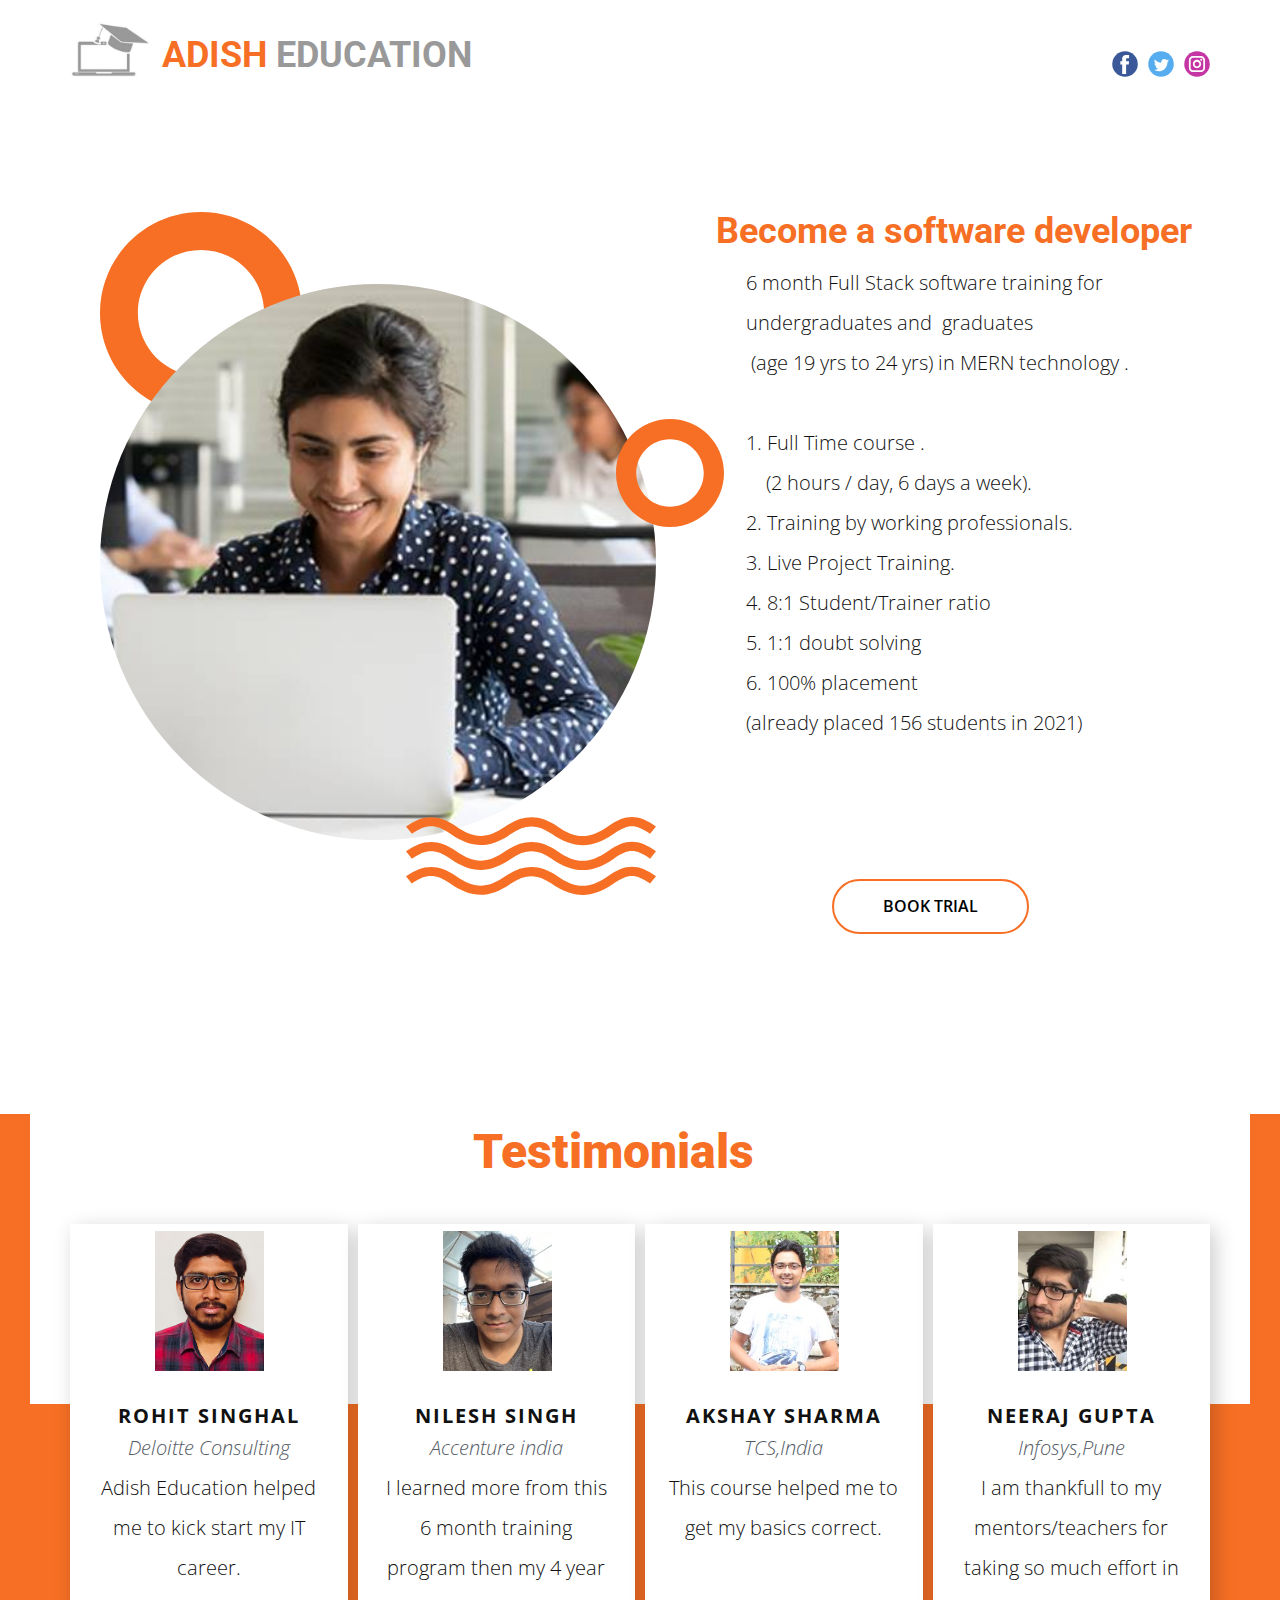
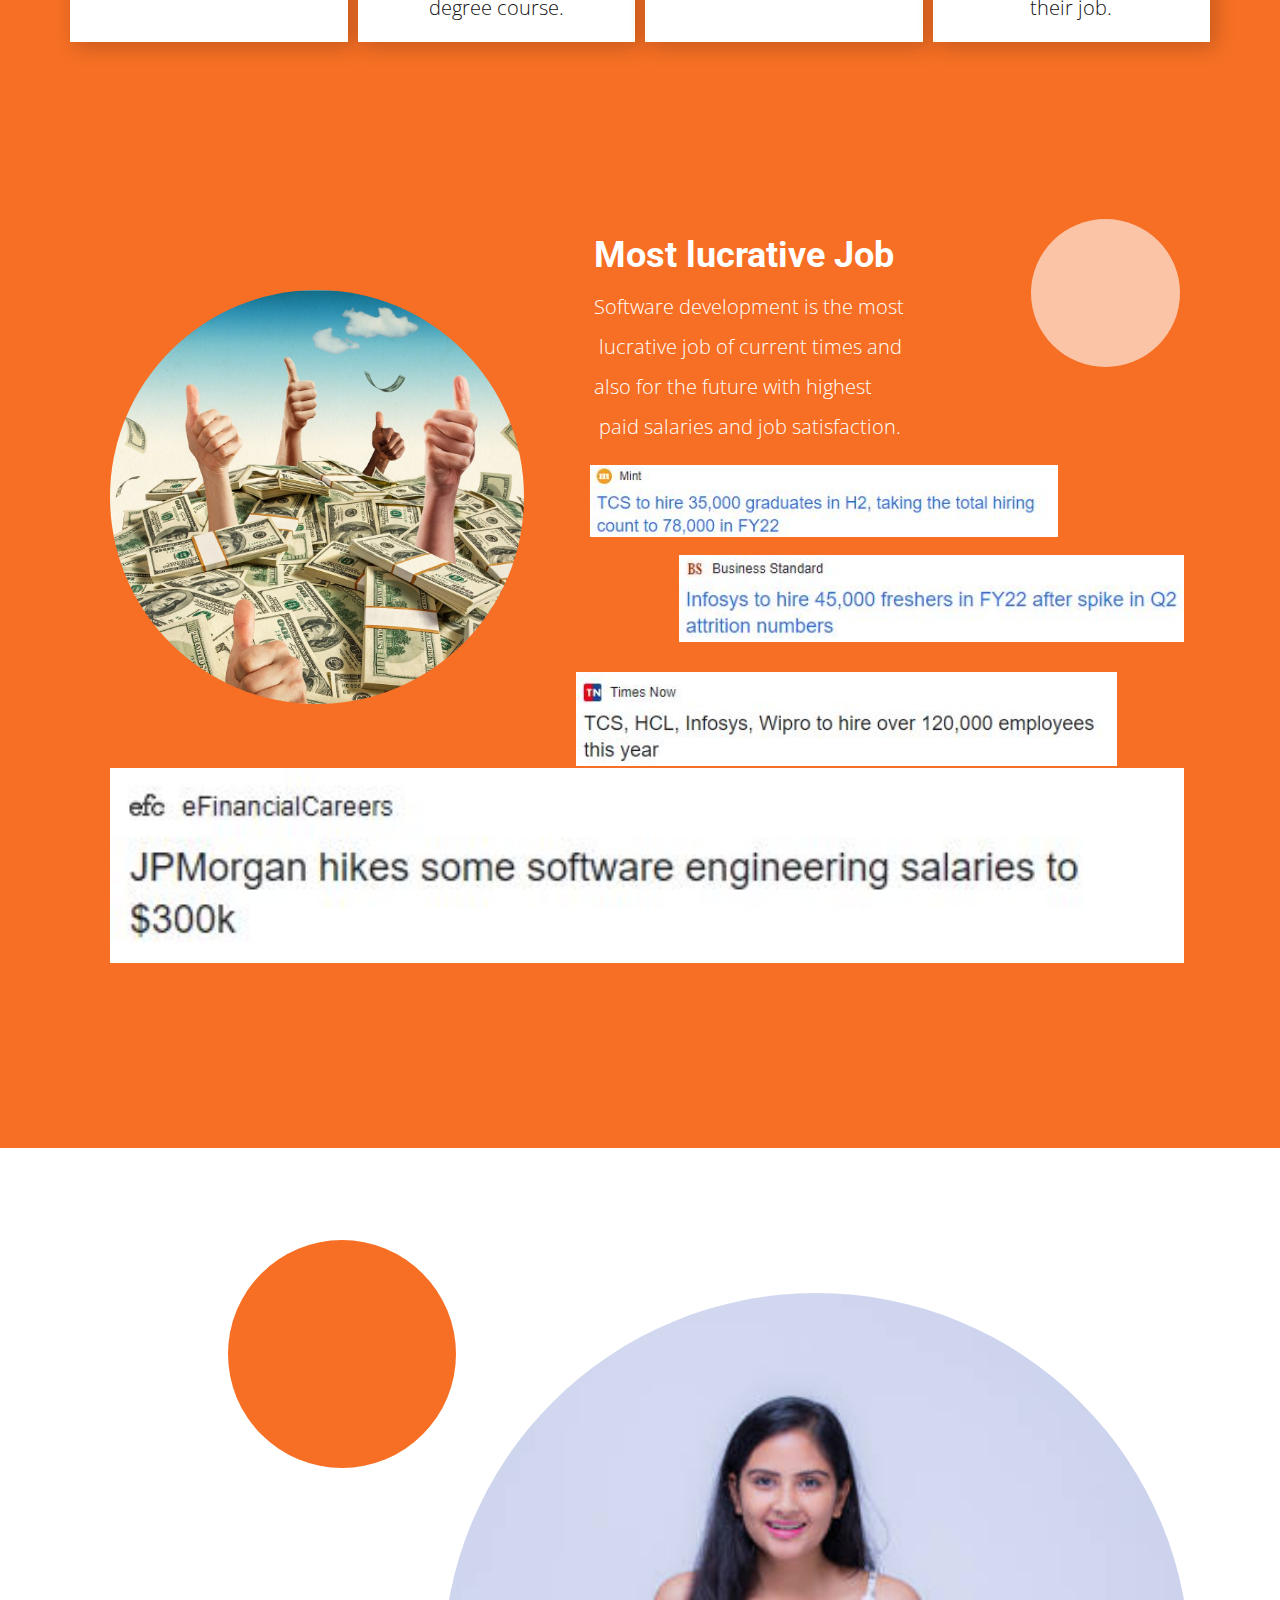
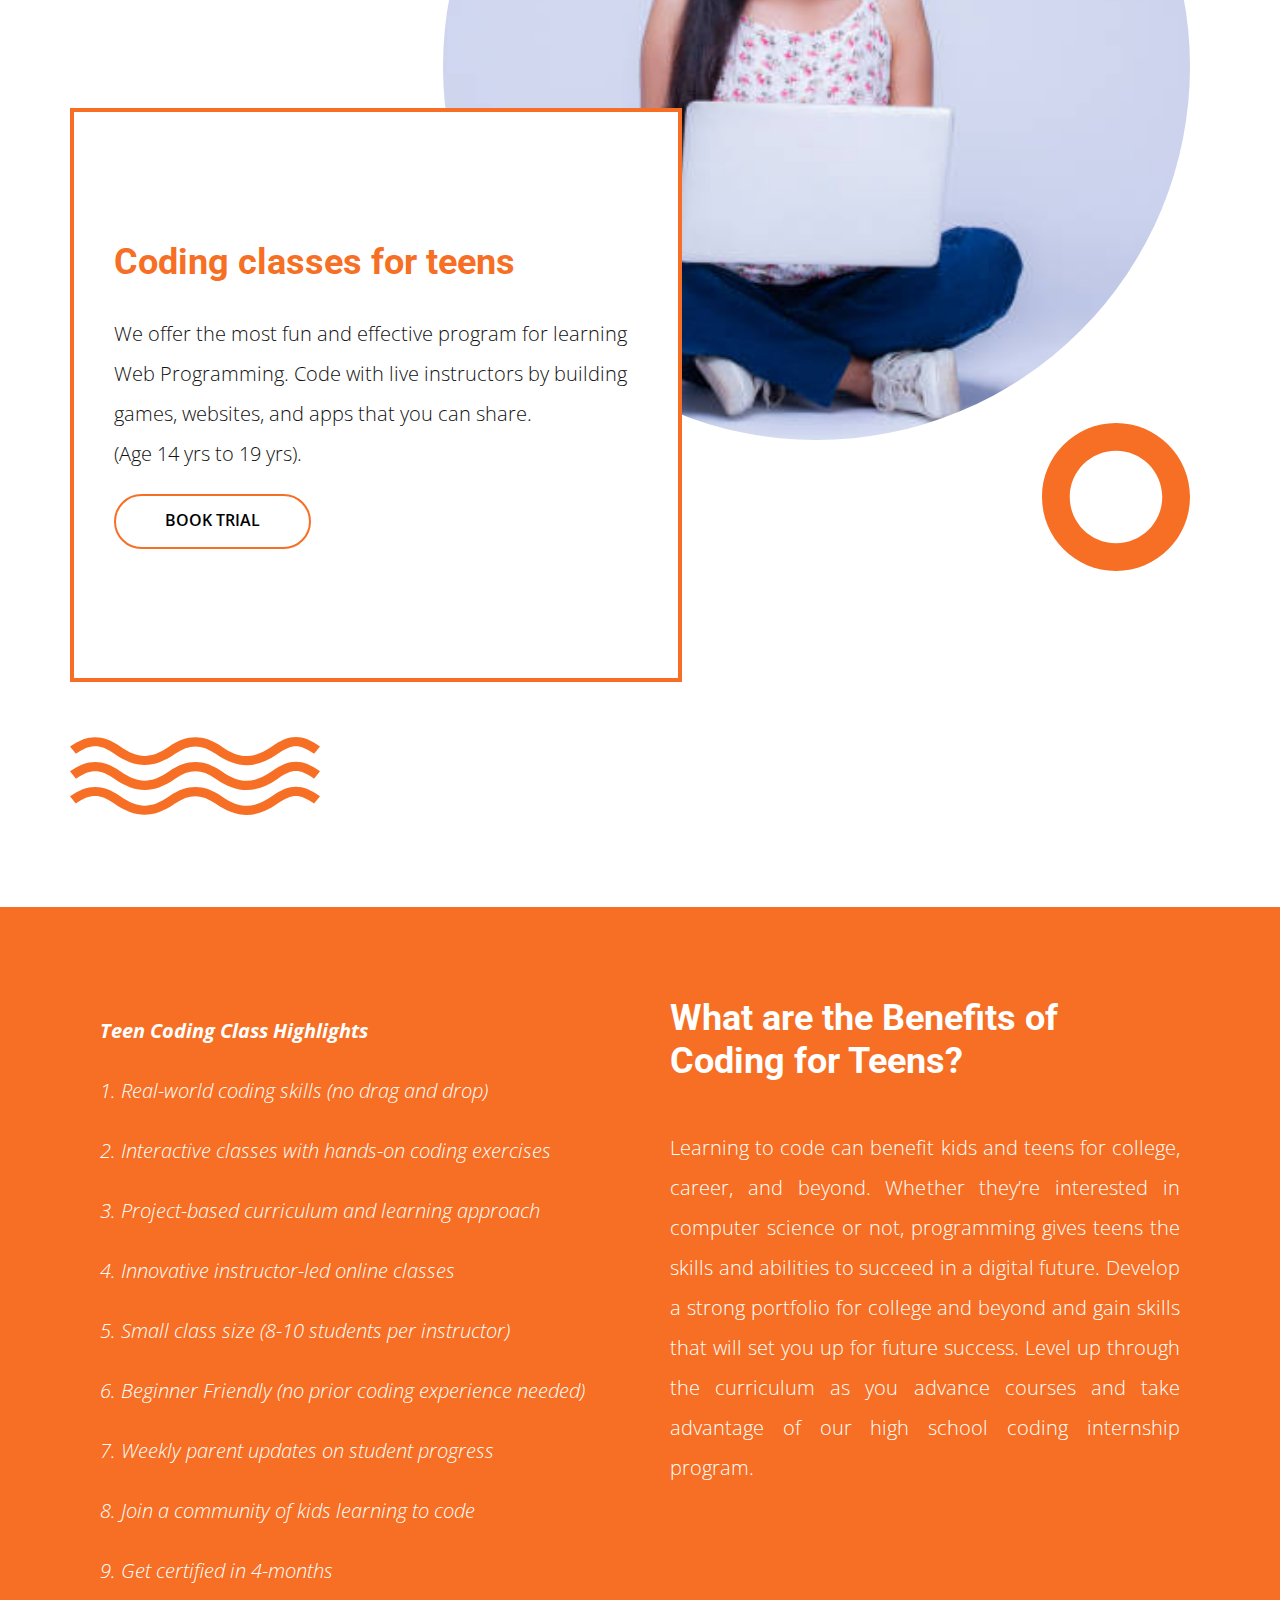
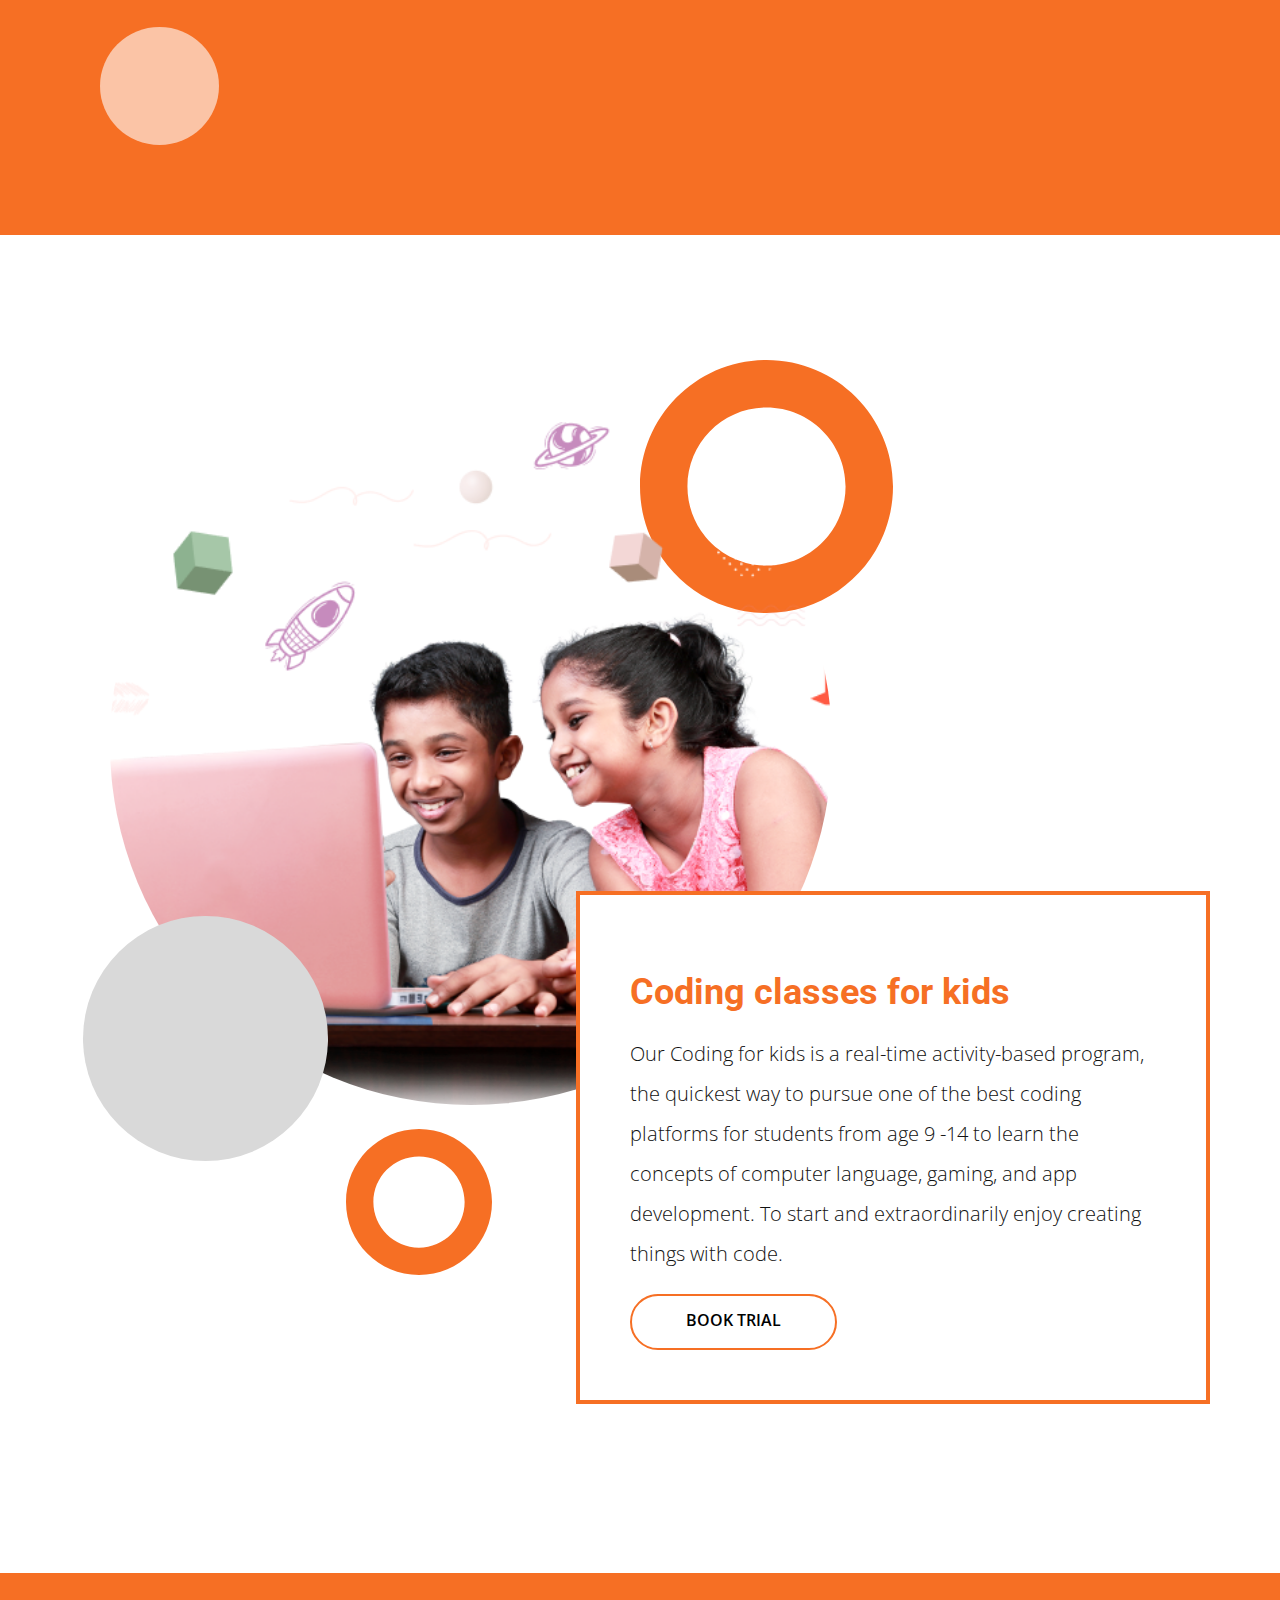
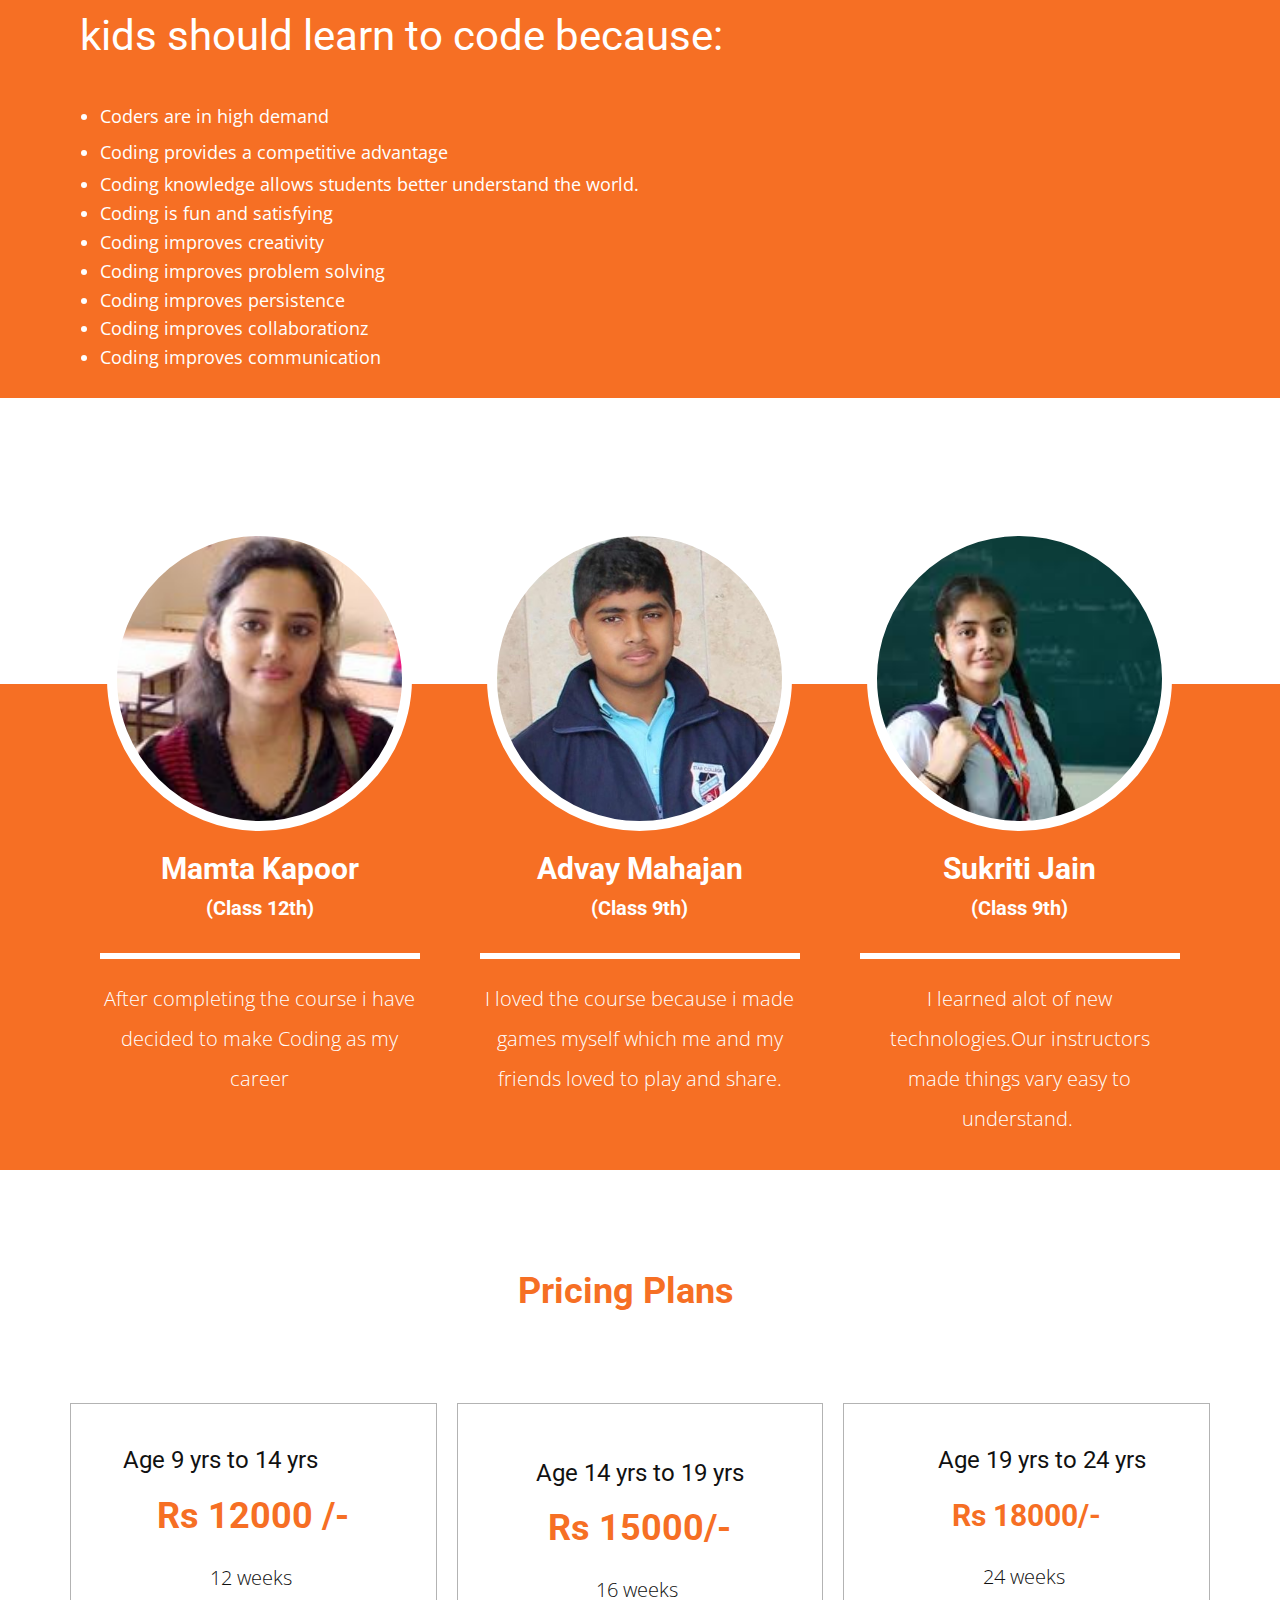
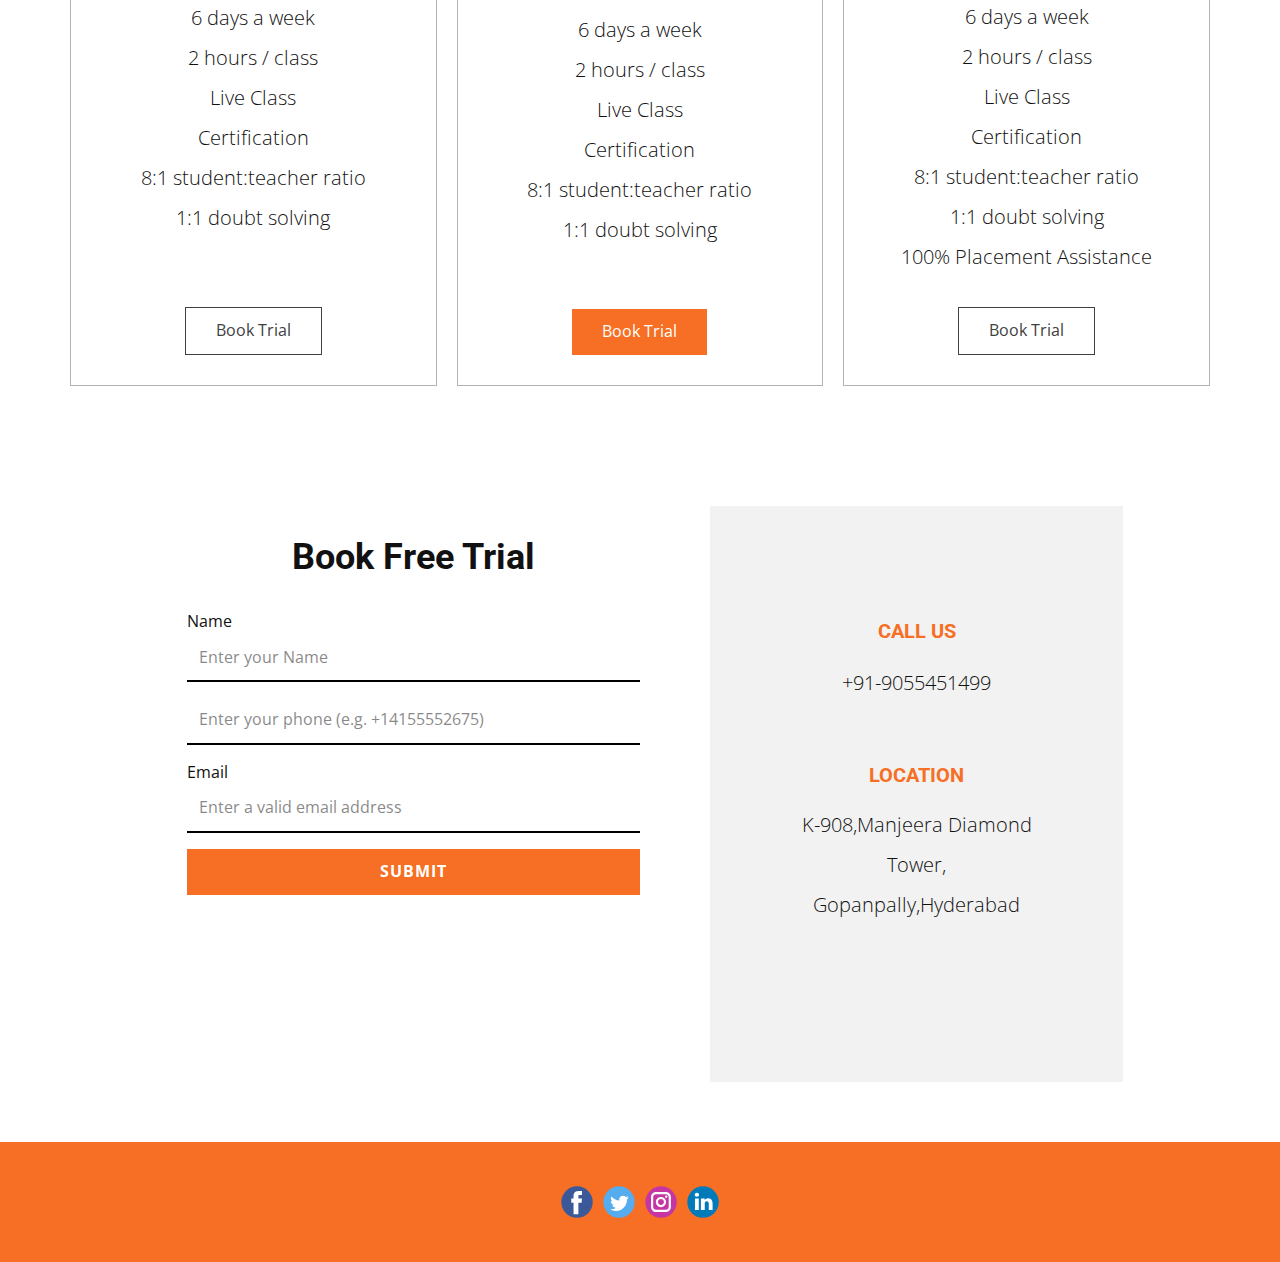
==== index.html @ 110295bc "Update index.html" ====
<!DOCTYPE html>
<html style="font-size: 16px;">
  <head>
    <meta name="viewport" content="width=device-width, initial-scale=1.0">
    <meta charset="utf-8">
    <meta name="keywords" content="​​Coding training for graduates and undergraduates, ​Coding classes for teens, ​Coding classes for kids ​Software training and placement ​best online classes for coding">
    <meta name="description" content="">
    <meta name="page_type" content="np-template-header-footer-from-plugin">
    <title>Home</title>
    <link rel="stylesheet" href="nicepage.css" media="screen">
<link rel="stylesheet" href="Home.css" media="screen">
    <script class="u-script" type="text/javascript" src="jquery.js" defer=""></script>
    <script class="u-script" type="text/javascript" src="nicepage.js" defer=""></script>
    <meta name="generator" content="Nicepage 4.2.6, nicepage.com">
    <link id="u-theme-google-font" rel="stylesheet" href="https://fonts.googleapis.com/css?family=Roboto:100,100i,300,300i,400,400i,500,500i,700,700i,900,900i|Open+Sans:300,300i,400,400i,600,600i,700,700i,800,800i">
    
    
    
    
    
    
    
    
    
    
    
    
    <script type="application/ld+json">{
		"@context": "http://schema.org",
		"@type": "Organization",
		"name": "",
		"logo": "images/Capture.JPG",
		"sameAs": []
}</script>
    <meta name="theme-color" content="#2343e6">
    <meta property="og:title" content="Home">
    <meta property="og:type" content="website">
  </head>
  <body class="u-body"><header class="u-align-center-sm u-align-center-xs u-clearfix u-header u-header" id="sec-a7b1"><div class="u-clearfix u-sheet u-sheet-1">
        <a href="#" class="u-image u-logo u-image-1" data-image-width="216" data-image-height="152"> 
          <img src="images/Capture.JPG" class="u-logo-image u-logo-image-1">
         </a> 
        <h3 class="u-headline u-text u-text-default u-text-1">
          <a href="/">
            <span class="u-text-palette-2-base">ADISH</span>
            <span class="u-text-grey-40">EDUCATION</span>
          </a>
        </h3>
        <div class="u-social-icons u-spacing-10 u-social-icons-1">
          <a class="u-social-url" title="facebook" target="_blank" href=""><span class="u-icon u-social-facebook u-social-icon u-icon-1"><svg class="u-svg-link" preserveAspectRatio="xMidYMin slice" viewBox="0 0 112 112" style=""><use xmlns:xlink="http://www.w3.org/1999/xlink" xlink:href="#svg-5100"></use></svg><svg class="u-svg-content" viewBox="0 0 112 112" x="0" y="0" id="svg-5100"><circle fill="currentColor" cx="56.1" cy="56.1" r="55"></circle><path fill="#FFFFFF" d="M73.5,31.6h-9.1c-1.4,0-3.6,0.8-3.6,3.9v8.5h12.6L72,58.3H60.8v40.8H43.9V58.3h-8V43.9h8v-9.2
            c0-6.7,3.1-17,17-17h12.5v13.9H73.5z"></path></svg></span>
          </a>
          <a class="u-social-url" title="twitter" target="_blank" href=""><span class="u-icon u-social-icon u-social-twitter u-icon-2"><svg class="u-svg-link" preserveAspectRatio="xMidYMin slice" viewBox="0 0 112 112" style=""><use xmlns:xlink="http://www.w3.org/1999/xlink" xlink:href="#svg-c20e"></use></svg><svg class="u-svg-content" viewBox="0 0 112 112" x="0" y="0" id="svg-c20e"><circle fill="currentColor" class="st0" cx="56.1" cy="56.1" r="55"></circle><path fill="#FFFFFF" d="M83.8,47.3c0,0.6,0,1.2,0,1.7c0,17.7-13.5,38.2-38.2,38.2C38,87.2,31,85,25,81.2c1,0.1,2.1,0.2,3.2,0.2
            c6.3,0,12.1-2.1,16.7-5.7c-5.9-0.1-10.8-4-12.5-9.3c0.8,0.2,1.7,0.2,2.5,0.2c1.2,0,2.4-0.2,3.5-0.5c-6.1-1.2-10.8-6.7-10.8-13.1
            c0-0.1,0-0.1,0-0.2c1.8,1,3.9,1.6,6.1,1.7c-3.6-2.4-6-6.5-6-11.2c0-2.5,0.7-4.8,1.8-6.7c6.6,8.1,16.5,13.5,27.6,14
            c-0.2-1-0.3-2-0.3-3.1c0-7.4,6-13.4,13.4-13.4c3.9,0,7.3,1.6,9.8,4.2c3.1-0.6,5.9-1.7,8.5-3.3c-1,3.1-3.1,5.8-5.9,7.4
            c2.7-0.3,5.3-1,7.7-2.1C88.7,43,86.4,45.4,83.8,47.3z"></path></svg></span>
          </a>
          <a class="u-social-url" title="instagram" target="_blank" href=""><span class="u-icon u-social-icon u-social-instagram u-icon-3"><svg class="u-svg-link" preserveAspectRatio="xMidYMin slice" viewBox="0 0 112 112" style=""><use xmlns:xlink="http://www.w3.org/1999/xlink" xlink:href="#svg-a034"></use></svg><svg class="u-svg-content" viewBox="0 0 112 112" x="0" y="0" id="svg-a034"><circle fill="currentColor" cx="56.1" cy="56.1" r="55"></circle><path fill="#FFFFFF" d="M55.9,38.2c-9.9,0-17.9,8-17.9,17.9C38,66,46,74,55.9,74c9.9,0,17.9-8,17.9-17.9C73.8,46.2,65.8,38.2,55.9,38.2
            z M55.9,66.4c-5.7,0-10.3-4.6-10.3-10.3c-0.1-5.7,4.6-10.3,10.3-10.3c5.7,0,10.3,4.6,10.3,10.3C66.2,61.8,61.6,66.4,55.9,66.4z"></path><path fill="#FFFFFF" d="M74.3,33.5c-2.3,0-4.2,1.9-4.2,4.2s1.9,4.2,4.2,4.2s4.2-1.9,4.2-4.2S76.6,33.5,74.3,33.5z"></path><path fill="#FFFFFF" d="M73.1,21.3H38.6c-9.7,0-17.5,7.9-17.5,17.5v34.5c0,9.7,7.9,17.6,17.5,17.6h34.5c9.7,0,17.5-7.9,17.5-17.5V38.8
            C90.6,29.1,82.7,21.3,73.1,21.3z M83,73.3c0,5.5-4.5,9.9-9.9,9.9H38.6c-5.5,0-9.9-4.5-9.9-9.9V38.8c0-5.5,4.5-9.9,9.9-9.9h34.5
            c5.5,0,9.9,4.5,9.9,9.9V73.3z"></path></svg></span>
          </a>
        </div>
      </div></header> 
    <section class="u-clearfix u-section-1" id="sec-f986">
      <div class="u-clearfix u-sheet u-sheet-1">
        <div class="u-clearfix u-expanded-width u-layout-wrap u-layout-wrap-1">
          <div class="u-layout" style="">
            <div class="u-layout-row" style="">
              <div class="u-container-style u-layout-cell u-size-31-md u-size-31-sm u-size-31-xs u-size-34-lg u-size-34-xl u-layout-cell-1">
                <div class="u-container-layout u-container-layout-1">
                  <div class="u-shape u-shape-svg u-text-palette-2-base u-shape-1">
                    <svg class="u-svg-link" preserveAspectRatio="none" viewBox="0 0 160 160" style=""><use xmlns:xlink="http://www.w3.org/1999/xlink" xlink:href="#svg-9d3d"></use></svg>
                    <svg xmlns="http://www.w3.org/2000/svg" xmlns:xlink="http://www.w3.org/1999/xlink" version="1.1" xml:space="preserve" class="u-svg-content" viewBox="0 0 160 160" x="0px" y="0px" id="svg-9d3d" style="enable-background:new 0 0 160 160;"><path d="M80,30c27.6,0,50,22.4,50,50s-22.4,50-50,50s-50-22.4-50-50S52.4,30,80,30 M80,0C35.8,0,0,35.8,0,80s35.8,80,80,80
	s80-35.8,80-80S124.2,0,80,0L80,0z"></path></svg>
                  </div>
                  <div class="u-expanded-width-xs u-image u-image-circle u-preserve-proportions u-image-1" data-image-width="759" data-image-height="422">
                    <div class="u-preserve-proportions-child" style="padding-top: 100%;"></div>
                  </div>
                  <div class="u-shape u-shape-svg u-text-palette-2-base u-shape-2">
                    <svg class="u-svg-link" preserveAspectRatio="none" viewBox="0 0 160 160" style=""><use xmlns:xlink="http://www.w3.org/1999/xlink" xlink:href="#svg-9d3d"></use></svg>
                    <svg class="u-svg-content" viewBox="0 0 160 160" x="0px" y="0px" id="svg-9d3d" style="enable-background:new 0 0 160 160;"><path d="M80,30c27.6,0,50,22.4,50,50s-22.4,50-50,50s-50-22.4-50-50S52.4,30,80,30 M80,0C35.8,0,0,35.8,0,80s35.8,80,80,80
	s80-35.8,80-80S124.2,0,80,0L80,0z"></path></svg>
                  </div>
                  <div class="u-shape u-shape-svg u-text-palette-2-base u-shape-3">
                    <svg class="u-svg-link" preserveAspectRatio="none" viewBox="0 0 160 50" style=""><use xmlns:xlink="http://www.w3.org/1999/xlink" xlink:href="#svg-c9fe"></use></svg>
                    <svg class="u-svg-content" viewBox="0 0 160 50" x="0px" y="0px" id="svg-c9fe" style="enable-background:new 0 0 160 50;"><path d="M133,26.7c-13.9,9.7-25.8,9.7-39.8,0c-9.1-6.3-16.8-6.3-25.9,0c-13.8,9.6-25.1,9.6-38.9,0c-9.2-6.4-15.4-6.4-24.6,0L0,22
	c11.2-7.8,20.6-8.1,32.2,0c11,7.6,19,8.5,31.3,0c11.6-8.1,22.4-7.7,33.5,0c11.4,8,20.3,8.3,32.2,0c11.6-8.1,19.2-8.1,30.8,0
	l-3.8,4.7C146.9,20.2,142.3,20.2,133,26.7z M133,10.8c-13.9,9.7-25.8,9.7-39.8,0c-9.1-6.3-16.8-6.3-25.9,0
	c-13.8,9.6-25.1,9.6-38.9,0c-9.2-6.4-15.4-6.4-24.6,0L0,6.1c11.2-7.8,20.6-8.1,32.2,0c11,7.6,19,8.5,31.3,0C75.1-2,85.9-1.6,97,6.1
	c11.4,8,20.3,8.3,32.2,0C140.8-2,148.4-2,160,6.1l-3.8,4.7C146.9,4.3,142.3,4.3,133,10.8z M32.2,38c11,7.6,19,8.5,31.3,0
	c11.6-8.1,22.4-7.7,33.5,0c11.4,8,20.3,8.3,32.2,0c11.6-8.1,19.2-8.1,30.8,0l-3.8,4.7c-9.3-6.5-13.9-6.5-23.3,0
	c-13.9,9.7-25.8,9.7-39.8,0c-9.1-6.3-16.8-6.3-25.9,0c-13.8,9.6-25.1,9.6-38.9,0c-9.2-6.4-15.4-6.4-24.6,0L0,38
	C11.2,30.2,20.6,29.9,32.2,38z"></path></svg>
                  </div>
                </div>
              </div>
              <div class="u-align-left u-container-style u-layout-cell u-size-26-lg u-size-26-xl u-size-29-md u-size-29-sm u-size-29-xs u-layout-cell-2">
                <div class="u-container-layout u-valign-top-xs u-container-layout-2">
                  <h1 class="u-text u-text-palette-2-base u-text-1"> Become a&nbsp;software developer </h1>
                  <p class="u-text u-text-2">6 month Full Stack software training for undergraduates and&nbsp; graduates<br>&nbsp;(age 19 yrs to 24 yrs) in MERN technology .<br>
                    <br>1. Full Time course .<br>&nbsp; &nbsp; (2 hours / day, 6 days a week).<br>2. Training by working professionals.<br>3. Live Project Training.<br>4. 8:1 Student/Trainer ratio<br>5. 1:1 doubt solving&nbsp;<br>6. 100% placement&nbsp;<br>(already placed 156 students in 2021)<br>
                  </p>
                  <a href="Home.html#carousel_ccae" data-page-id="52099734" class="u-active-palette-2-base u-border-2 u-border-active-palette-2-base u-border-hover-palette-2-base u-border-palette-2-base u-btn u-btn-round u-button-style u-hover-palette-2-base u-none u-radius-50 u-text-active-white u-text-black u-text-hover-white u-btn-1">Book TRIAL</a>
                </div>
              </div>
            </div>
          </div>
        </div>
      </div>
    </section>
    <section class="u-align-center u-clearfix u-section-2" id="sec-84a1">
      <div class="u-clearfix u-sheet u-valign-middle-xs u-sheet-1"></div>
    </section>
    <section class="u-align-center u-clearfix u-palette-2-base u-section-3" id="carousel_698d">
      <div class="u-clearfix u-sheet u-sheet-1">
        <div class="u-container-style u-expanded-width-md u-expanded-width-sm u-expanded-width-xs u-group u-shape-rectangle u-white u-group-1">
          <div class="u-container-layout u-valign-top-sm u-valign-top-xs u-container-layout-1">
            <h1 class="u-text u-text-default u-text-palette-2-base u-text-1">Testimonials </h1>
          </div>
        </div>
        <div class="u-expanded-width u-list u-list-1">
          <div class="u-repeater u-repeater-1">
            <div class="u-align-center u-container-style u-list-item u-repeater-item u-white u-list-item-1">
              <div class="u-container-layout u-similar-container u-valign-top-lg u-valign-top-md u-valign-top-sm u-valign-top-xs u-container-layout-2">
                <img class="u-image u-image-default u-image-1" src="images/img1.jpg" alt="" data-image-width="259" data-image-height="334">
                <h5 class="u-custom-font u-text u-text-default u-text-font u-text-2"> Rohit singhal</h5>
                <p class="u-text u-text-palette-5-dark-2 u-text-3"> Deloitte Consulting</p>
                <p class="u-text u-text-4">Adish Education helped me to kick start my IT career.</p>
              </div>
            </div>
            <div class="u-align-center u-container-style u-list-item u-repeater-item u-white u-list-item-2">
              <div class="u-container-layout u-similar-container u-valign-top-lg u-valign-top-md u-valign-top-sm u-valign-top-xs u-container-layout-3">
                <img class="u-image u-image-default u-image-2" src="images/img2.jpeg" alt="" data-image-width="200" data-image-height="200">
                <h5 class="u-custom-font u-text u-text-default u-text-font u-text-5">Nilesh Singh</h5>
                <p class="u-text u-text-palette-5-dark-2 u-text-6">Accenture india</p>
                <p class="u-text u-text-7">I learned more from this 6 month training program then my 4 year degree course.</p>
              </div>
            </div>
            <div class="u-align-center u-container-style u-list-item u-repeater-item u-white u-list-item-3">
              <div class="u-container-layout u-similar-container u-valign-top-lg u-valign-top-md u-valign-top-sm u-valign-top-xs u-container-layout-4">
                <img class="u-image u-image-default u-image-3" src="images/img3.jpeg" alt="" data-image-width="200" data-image-height="200">
                <h5 class="u-custom-font u-text u-text-default u-text-font u-text-8">Akshay Sharma</h5>
                <p class="u-text u-text-palette-5-dark-2 u-text-9">TCS,India</p>
                <p class="u-text u-text-10">This course helped me to get my basics correct.</p>
              </div>
            </div>
            <div class="u-align-center u-container-style u-list-item u-repeater-item u-white u-list-item-4">
              <div class="u-container-layout u-similar-container u-valign-top-lg u-valign-top-md u-valign-top-sm u-valign-top-xs u-container-layout-5">
                <img class="u-image u-image-default u-image-4" src="images/image4.jpeg" alt="" data-image-width="200" data-image-height="200">
                <h5 class="u-custom-font u-text u-text-default u-text-font u-text-11">Neeraj Gupta</h5>
                <p class="u-text u-text-palette-5-dark-2 u-text-12">Infosys,Pune</p>
                <p class="u-text u-text-13">I am thankfull to my mentors/teachers for taking so much effort in their job.</p>
              </div>
            </div>
          </div>
        </div>
      </div>
    </section>
    <section class="u-align-center u-clearfix u-palette-2-base u-section-4" id="carousel_2a1b">
      <div class="u-clearfix u-sheet u-sheet-1">
        <div class="u-clearfix u-expanded-width u-layout-wrap u-layout-wrap-1">
          <div class="u-layout">
            <div class="u-layout-row">
              <div class="u-align-center u-container-style u-layout-cell u-right-cell u-size-26 u-layout-cell-1">
                <div class="u-container-layout u-valign-middle u-container-layout-1">
                  <div alt="" class="u-image u-image-circle u-image-1" data-image-width="2048" data-image-height="1492"></div>
                </div>
              </div>
              <div class="u-align-left u-container-style u-layout-cell u-left-cell u-size-34 u-layout-cell-2">
                <div class="u-container-layout u-container-layout-2">
                  <div class="u-palette-2-light-2 u-shape u-shape-circle u-shape-1"></div>
                  <h2 class="u-text u-text-body-alt-color u-text-1">Most lucrative Job</h2>
                  <p class="u-text u-text-2">Software development is the most<br>&nbsp;lucrative job of current times and&nbsp;<br>also for the future with highest<br>&nbsp;paid salaries and job satisfaction.
                  </p>
                  <img class="u-expanded-width-xs u-image u-image-default u-image-2" src="images/news1.JPG" alt="" data-image-width="491" data-image-height="89">
                  <img class="u-image u-image-default u-image-3" src="images/news2.JPG" alt="" data-image-width="458" data-image-height="89">
                  <img class="u-image u-image-default u-image-4" src="images/news3.JPG" alt="" data-image-width="491" data-image-height="95">
                </div>
              </div>
            </div>
          </div>
        </div>
        <img class="u-image u-image-default u-image-5" src="images/new4.JPG" alt="" data-image-width="495" data-image-height="90">
      </div>
    </section>
    <section class="u-align-center u-clearfix u-section-5" id="carousel_89be">
      <div class="u-clearfix u-sheet u-valign-middle-lg u-valign-middle-md u-valign-middle-xl u-sheet-1">
        <div class="u-palette-2-base u-shape u-shape-circle u-shape-1"></div>
        <div class="u-image u-image-circle u-image-1" data-image-width="612" data-image-height="408"></div>
        <div class="u-shape u-shape-svg u-text-palette-2-base u-shape-2">
          <svg class="u-svg-link" preserveAspectRatio="none" viewBox="0 0 160 160" style=""><use xmlns:xlink="http://www.w3.org/1999/xlink" xlink:href="#svg-c5ad"></use></svg>
          <svg class="u-svg-content" viewBox="0 0 160 160" x="0px" y="0px" id="svg-c5ad" style="enable-background:new 0 0 160 160;"><path d="M80,30c27.6,0,50,22.4,50,50s-22.4,50-50,50s-50-22.4-50-50S52.4,30,80,30 M80,0C35.8,0,0,35.8,0,80s35.8,80,80,80
	s80-35.8,80-80S124.2,0,80,0L80,0z"></path></svg>
        </div>
        <div class="u-border-4 u-border-palette-2-base u-container-style u-expanded-width-xs u-group u-shape-rectangle u-white u-group-1">
          <div class="u-container-layout u-valign-middle-lg u-valign-middle-md u-valign-middle-sm u-valign-middle-xl u-container-layout-1">
            <h2 class="u-text u-text-1"> Coding classes for teens</h2>
            <p class="u-text u-text-2"> We offer the most fun and effective program for learning Web Programming. Code with live instructors by building games, websites, and apps that you can share.<br>(Age 14 yrs to 19 yrs).
            </p>
            <a href="Home.html#carousel_ccae" data-page-id="52099734" class="u-active-palette-2-base u-border-2 u-border-active-palette-2-base u-border-hover-palette-2-base u-border-palette-2-base u-btn u-btn-round u-button-style u-hover-palette-2-base u-none u-radius-50 u-text-active-white u-text-black u-text-hover-white u-btn-1">Book trial</a>
          </div>
        </div>
        <div class="u-shape u-shape-svg u-text-palette-2-base u-shape-3">
          <svg class="u-svg-link" preserveAspectRatio="none" viewBox="0 0 160 50" style=""><use xmlns:xlink="http://www.w3.org/1999/xlink" xlink:href="#svg-b964"></use></svg>
          <svg class="u-svg-content" viewBox="0 0 160 50" x="0px" y="0px" id="svg-b964" style="enable-background:new 0 0 160 50;"><path d="M133,26.7c-13.9,9.7-25.8,9.7-39.8,0c-9.1-6.3-16.8-6.3-25.9,0c-13.8,9.6-25.1,9.6-38.9,0c-9.2-6.4-15.4-6.4-24.6,0L0,22
	c11.2-7.8,20.6-8.1,32.2,0c11,7.6,19,8.5,31.3,0c11.6-8.1,22.4-7.7,33.5,0c11.4,8,20.3,8.3,32.2,0c11.6-8.1,19.2-8.1,30.8,0
	l-3.8,4.7C146.9,20.2,142.3,20.2,133,26.7z M133,10.8c-13.9,9.7-25.8,9.7-39.8,0c-9.1-6.3-16.8-6.3-25.9,0
	c-13.8,9.6-25.1,9.6-38.9,0c-9.2-6.4-15.4-6.4-24.6,0L0,6.1c11.2-7.8,20.6-8.1,32.2,0c11,7.6,19,8.5,31.3,0C75.1-2,85.9-1.6,97,6.1
	c11.4,8,20.3,8.3,32.2,0C140.8-2,148.4-2,160,6.1l-3.8,4.7C146.9,4.3,142.3,4.3,133,10.8z M32.2,38c11,7.6,19,8.5,31.3,0
	c11.6-8.1,22.4-7.7,33.5,0c11.4,8,20.3,8.3,32.2,0c11.6-8.1,19.2-8.1,30.8,0l-3.8,4.7c-9.3-6.5-13.9-6.5-23.3,0
	c-13.9,9.7-25.8,9.7-39.8,0c-9.1-6.3-16.8-6.3-25.9,0c-13.8,9.6-25.1,9.6-38.9,0c-9.2-6.4-15.4-6.4-24.6,0L0,38
	C11.2,30.2,20.6,29.9,32.2,38z"></path></svg>
        </div>
      </div>
    </section>
    <section class="u-clearfix u-palette-2-base u-section-6" id="carousel_39a3">
      <div class="u-clearfix u-sheet u-sheet-1">
        <div class="u-clearfix u-expanded-width u-layout-wrap u-layout-wrap-1">
          <div class="u-layout">
            <div class="u-layout-row">
              <div class="u-container-style u-layout-cell u-size-30 u-layout-cell-1">
                <div class="u-container-layout u-valign-top u-container-layout-1">
                  <p class="u-align-justify u-text u-text-1">
                    <span style="font-size: 1.25rem;">
                      <span style="font-weight: 700;">Teen Coding Class Highlights </span>
                      <br>
                    </span>
                    <span style="font-size: 1.25rem;">1. Real-world coding skills (no drag and drop)<br>2. Interactive classes with hands-on coding exercises<br>3. Project-based curriculum and learning approach<br>4. Innovative instructor-led online classes<br>5. Small class size (8-10 students per instructor)<br>6. Beginner Friendly (no prior coding experience needed)<br>7. Weekly parent updates on student progress<br>8. Join a community of kids learning to code<br>9. Get certified in 4-months
                    </span>
                  </p>
                  <div class="u-palette-2-light-2 u-shape u-shape-circle u-shape-1"></div>
                </div>
              </div>
              <div class="u-align-justify u-container-style u-layout-cell u-size-30 u-layout-cell-2">
                <div class="u-container-layout u-valign-top u-container-layout-2">
                  <h2 class="u-align-left u-text u-text-body-alt-color u-text-2"> What are the Benefits of Coding for Teens?</h2>
                  <p class="u-text u-text-3"> Learning to code can benefit kids and teens for college, career, and beyond. Whether they’re interested in computer science or not, programming gives teens the skills and abilities to succeed in a digital future. Develop a strong portfolio for college and beyond and gain skills that will set you up for future success. Level up through the curriculum as you advance courses and take advantage of our high school coding internship program.</p>
                </div>
              </div>
            </div>
          </div>
        </div>
      </div>
    </section>
    <section class="u-align-center u-clearfix u-section-7" id="carousel_6cdd">
      <div class="u-clearfix u-sheet u-sheet-1">
        <div class="u-shape u-shape-svg u-text-palette-2-base u-shape-1">
          <svg class="u-svg-link" preserveAspectRatio="none" viewBox="0 0 160 160" style=""><use xmlns:xlink="http://www.w3.org/1999/xlink" xlink:href="#svg-e858"></use></svg>
          <svg class="u-svg-content" viewBox="0 0 160 160" x="0px" y="0px" id="svg-e858" style="enable-background:new 0 0 160 160;"><path d="M80,30c27.6,0,50,22.4,50,50s-22.4,50-50,50s-50-22.4-50-50S52.4,30,80,30 M80,0C35.8,0,0,35.8,0,80s35.8,80,80,80
	s80-35.8,80-80S124.2,0,80,0L80,0z"></path></svg>
        </div>
        <div class="u-image u-image-circle u-image-1" data-image-width="753" data-image-height="535"></div>
        <div class="u-grey-15 u-shape u-shape-circle u-shape-2"></div>
        <div class="u-border-4 u-border-palette-2-base u-container-style u-group u-shape-rectangle u-white u-group-1">
          <div class="u-container-layout u-container-layout-1">
            <h2 class="u-text u-text-palette-2-base u-text-1">Coding classes for kids</h2>
            <p class="u-text u-text-2"> Our Coding for kids is a real-time activity-based program, the quickest way to pursue one of the best coding platforms for students from age 9 -14 to learn the concepts of computer language, gaming, and app development. To start and extraordinarily enjoy creating things with code.&nbsp;</p>
            <a href="Home.html#carousel_ccae" data-page-id="52099734" class="u-active-palette-2-base u-border-2 u-border-active-palette-2-base u-border-hover-palette-2-base u-border-palette-2-base u-btn u-btn-round u-button-style u-hover-palette-2-base u-none u-radius-50 u-text-active-white u-text-black u-text-hover-white u-btn-1">Book trial</a>
          </div>
        </div>
        <div class="u-shape u-shape-svg u-text-palette-2-base u-shape-3">
          <svg class="u-svg-link" preserveAspectRatio="none" viewBox="0 0 160 160" style=""><use xmlns:xlink="http://www.w3.org/1999/xlink" xlink:href="#svg-a0bf"></use></svg>
          <svg class="u-svg-content" viewBox="0 0 160 160" x="0px" y="0px" id="svg-a0bf" style="enable-background:new 0 0 160 160;"><path d="M80,30c27.6,0,50,22.4,50,50s-22.4,50-50,50s-50-22.4-50-50S52.4,30,80,30 M80,0C35.8,0,0,35.8,0,80s35.8,80,80,80
	s80-35.8,80-80S124.2,0,80,0L80,0z"></path></svg>
        </div>
      </div>
    </section>
    <section class="u-align-center u-clearfix u-palette-2-base u-valign-middle-xl u-section-8" id="carousel_3c14">
      <div class="fr-view u-clearfix u-rich-text u-text u-text-1">
        <h1 style="text-align: left;">
          <span style="line-height: 2; font-size: 2.625rem;">kids should learn to code because:&nbsp;</span>
        </h1>
        <ul>
          <li style="text-align: left; font-size: 1.125rem;">
            <span style="line-height: 2;">Coders are in high demand</span>
          </li>
          <li style="text-align: left; font-size: 1.125rem;">
            <span style="line-height: 2;">Coding provides a competitive advantage</span>
          </li>
          <li style="text-align: left; font-size: 1.125rem;">Coding knowledge allows students better understand the world.</li>
          <li style="text-align: left; font-size: 1.125rem;">Coding is fun and satisfying</li>
          <li style="text-align: left; font-size: 1.125rem;">Coding improves creativity</li>
          <li style="text-align: left; font-size: 1.125rem;">Coding improves problem solving</li>
          <li style="text-align: left; font-size: 1.125rem;">Coding improves persistence</li>
          <li style="text-align: left; font-size: 1.125rem;">Coding improves collaborationz</li>
          <li style="text-align: left; font-size: 1.125rem;">Coding improves communication</li>
        </ul>
      </div>
      <div class="u-expanded-width u-shape u-shape-rectangle u-white u-shape-1"></div>
      <div class="u-align-center-lg u-align-center-md u-align-center-sm u-align-center-xs u-list u-list-1">
        <div class="u-repeater u-repeater-1">
          <div class="u-align-center u-container-style u-list-item u-repeater-item">
            <div class="u-container-layout u-similar-container u-valign-top-sm u-valign-top-xs u-container-layout-1">
              <div alt="" class="u-border-10 u-border-white u-image u-image-circle u-image-1" data-image-width="160" data-image-height="160"></div>
              <h3 class="u-text u-text-2">Mamta Kapoor<br>
                <span style="font-size: 1.25rem;">(Class 12th)</span>
              </h3>
              <div class="u-border-6 u-border-white u-expanded-width u-line u-line-horizontal u-line-1"></div>
              <p class="u-text u-text-3">After completing the course i have decided to make Coding as my career</p>
            </div>
          </div>
          <div class="u-align-center u-container-style u-list-item u-repeater-item">
            <div class="u-container-layout u-similar-container u-valign-top-sm u-valign-top-xs u-container-layout-2">
              <div alt="" class="u-border-10 u-border-white u-image u-image-circle u-image-2" data-image-width="384" data-image-height="384"></div>
              <h3 class="u-text u-text-4">Advay Mahajan<br>
                <span style="font-size: 1.25rem;">(Class 9th)</span>
                <br>
              </h3>
              <div class="u-border-6 u-border-white u-expanded-width u-line u-line-horizontal u-line-2"></div>
              <p class="u-text u-text-5">I loved the course because i made games myself which me and my friends loved to play and share.</p>
            </div>
          </div>
          <div class="u-align-center u-container-style u-list-item u-repeater-item">
            <div class="u-container-layout u-similar-container u-valign-top-sm u-valign-top-xs u-container-layout-3">
              <div alt="" class="u-border-10 u-border-white u-image u-image-circle u-image-3" data-image-width="275" data-image-height="183"></div>
              <h3 class="u-text u-text-6">Sukriti Jain<br>
                <span style="font-size: 1.25rem;">(Class 9th)</span>
              </h3>
              <div class="u-border-6 u-border-white u-expanded-width u-line u-line-horizontal u-line-3"></div>
              <p class="u-text u-text-7">I learned alot of new technologies.Our instructors made things vary easy to understand.&nbsp;</p>
            </div>
          </div>
        </div>
      </div>
    </section>
    <section class="u-align-center u-clearfix u-section-9" id="sec-b0d0">
      <div class="u-clearfix u-sheet u-sheet-1">
        <h2 class="u-text u-text-default u-text-1">Pricing Plans</h2>
        <div class="u-clearfix u-expanded-width u-gutter-20 u-layout-wrap u-layout-wrap-1">
          <div class="u-layout">
            <div class="u-layout-row" style="">
              <div class="u-container-style u-layout-cell u-left-cell u-size-20 u-layout-cell-1">
                <div class="u-border-1 u-border-grey-30 u-container-layout u-container-layout-1">
                  <h4 class="u-text u-text-2">Age 9 yrs to 14 yrs</h4>
                  <h2 class="u-align-center u-text u-text-3">Rs 12000 /-</h2>
                  <p class="u-align-center u-text u-text-4">12 weeks&nbsp;<br>6 days a week<br>2 hours / class<br>Live Class<br>Certification<br>8:1 student:teacher ratio<br>1:1 doubt solving<br>
                    <br>
                  </p>
                  <a href="Home.html#carousel_ccae" data-page-id="52099734" class="u-border-1 u-border-grey-75 u-btn u-btn-rectangle u-button-style u-radius-0 u-btn-1">Book Trial</a>
                </div>
              </div>
              <div class="u-align-center u-container-style u-layout-cell u-size-20 u-layout-cell-2">
                <div class="u-border-1 u-border-grey-30 u-container-layout u-valign-bottom u-container-layout-2">
                  <h4 class="u-align-center u-text u-text-5">Age 14 yrs to 19 yrs</h4>
                  <h2 class="u-align-center u-text u-text-6">Rs 15000/-</h2>
                  <p class="u-align-center u-text u-text-7">16 weeks&nbsp;<br>6 days a week<br>2 hours / class<br>Live Class<br>Certification<br>8:1 student:teacher ratio<br>1:1 doubt solving<br>
                  </p>
                  <a href="Home.html#carousel_ccae" data-page-id="52099734" class="u-btn u-button-style u-palette-2-base u-btn-2">Book Trial</a>
                </div>
              </div>
              <div class="u-container-style u-layout-cell u-right-cell u-size-20 u-layout-cell-3">
                <div class="u-border-1 u-border-grey-30 u-container-layout u-container-layout-3">
                  <h4 class="u-align-center u-text u-text-8">Age 19 yrs to 24 yrs</h4>
                  <h3 class="u-align-center u-text u-text-palette-2-base u-text-9">Rs 18000/-</h3>
                  <p class="u-align-center u-text u-text-10">24 weeks&nbsp;<br>6 days a week<br>2 hours / class<br>Live Class<br>Certification<br>8:1 student:teacher ratio<br>1:1 doubt solving<br>100% Placement Assistance
                  </p>
                  <a href="Home.html#carousel_ccae" data-page-id="52099734" class="u-border-1 u-border-grey-75 u-btn u-button-style u-btn-3">Book Trial</a>
                </div>
              </div>
            </div>
          </div>
        </div>
      </div>
    </section>
    <section class="u-align-center u-clearfix u-section-10" id="carousel_ccae">
      <div class="u-clearfix u-sheet u-valign-middle u-sheet-1">
        <div class="u-clearfix u-gutter-40 u-layout-wrap u-layout-wrap-1">
          <div class="u-layout">
            <div class="u-layout-row">
              <div class="u-align-center u-container-style u-layout-cell u-right-cell u-size-33 u-layout-cell-1">
                <div class="u-container-layout u-valign-top u-container-layout-1">
                  <h6 class="u-text u-text-default u-text-1">Book Free Trial</h6>
                  <div class="u-expanded-width u-form u-form-1">
                    <form action="https://submit-form.com/89VF8as3" encType="multipart/form-data" method="POST" class="u-clearfix u-form-spacing-15 u-form-vertical u-inner-form" style="padding: 0;" source="custom" name="form">
                      <div class="u-form-group u-form-name">
                        <label for="name-daf4" class="u-label">Name</label>
                        <input type="text" placeholder="Enter your Name" id="name-daf4" name="name" class="u-border-2 u-border-black u-border-no-left u-border-no-right u-border-no-top u-input u-input-rectangle u-white" required="">
                      </div>
                      <div class="u-form-group u-form-phone u-form-group-2">
                        <label for="phone-51f7" class="u-form-control-hidden u-label"></label>
                        <input type="tel" pattern="\+?\d{0,3}[\s\(\-]?([0-9]{2,3})[\s\)\-]?([\s\-]?)([0-9]{3})[\s\-]?([0-9]{2})[\s\-]?([0-9]{2})" placeholder="Enter your phone (e.g. +14155552675)" id="phone-51f7" name="phone" class="u-border-2 u-border-black u-border-no-left u-border-no-right u-border-no-top u-input u-input-rectangle u-white" required="">
                      </div>
                      <div class="u-form-email u-form-group">
                        <label for="email-daf4" class="u-label">Email</label>
                        <input type="email" placeholder="Enter a valid email address" id="email-daf4" name="email" class="u-border-2 u-border-black u-border-no-left u-border-no-right u-border-no-top u-input u-input-rectangle u-white" required="">
                      </div>
                      <div class="u-align-left u-form-group u-form-submit">
                        <a href="#" class="u-active-black u-border-none u-btn u-btn-submit u-button-style u-hover-black u-palette-2-base u-btn-1">Submit</a>
                        <input type="submit" value="submit" class="u-form-control-hidden">
                      </div>
                      <div class="u-form-send-message u-form-send-success"> Thank you! Your message has been sent. </div>
                      <div class="u-form-send-error u-form-send-message"> Unable to send your message. Please fix errors then try again. </div>
                      <input type="hidden" value="" name="recaptchaResponse">
                    </form>
                  </div>
                </div>
              </div>
              <div class="u-align-center u-container-style u-grey-5 u-layout-cell u-size-27 u-layout-cell-2">
                <div class="u-container-layout u-container-layout-2">
                  <h6 class="u-text u-text-palette-2-base u-text-2">call us</h6>
                  <p class="u-text u-text-body-color u-text-3">+91-9055451499<br>
                  </p>
                  <h6 class="u-text u-text-palette-2-base u-text-4">location</h6>
                  <p class="u-text u-text-5">K-908,Manjeera Diamond Tower,<br>Gopanpally,Hyderabad
                  </p>
                </div>
              </div>
            </div>
          </div>
        </div>
      </div>
    </section>
    
    
    
    <footer class="u-clearfix u-footer u-palette-2-base" id="sec-6c1d"><div class="u-clearfix u-sheet u-sheet-1">
        <div class="u-align-left u-social-icons u-spacing-10 u-social-icons-1">
          <a class="u-social-url" title="facebook" target="_blank" href=""><span class="u-icon u-social-facebook u-social-icon u-icon-1"><svg class="u-svg-link" preserveAspectRatio="xMidYMin slice" viewBox="0 0 112 112" style=""><use xmlns:xlink="http://www.w3.org/1999/xlink" xlink:href="#svg-03b1"></use></svg><svg class="u-svg-content" viewBox="0 0 112 112" x="0" y="0" id="svg-03b1"><circle fill="currentColor" cx="56.1" cy="56.1" r="55"></circle><path fill="#FFFFFF" d="M73.5,31.6h-9.1c-1.4,0-3.6,0.8-3.6,3.9v8.5h12.6L72,58.3H60.8v40.8H43.9V58.3h-8V43.9h8v-9.2
            c0-6.7,3.1-17,17-17h12.5v13.9H73.5z"></path></svg></span>
          </a>
          <a class="u-social-url" title="twitter" target="_blank" href=""><span class="u-icon u-social-icon u-social-twitter u-icon-2"><svg class="u-svg-link" preserveAspectRatio="xMidYMin slice" viewBox="0 0 112 112" style=""><use xmlns:xlink="http://www.w3.org/1999/xlink" xlink:href="#svg-016d"></use></svg><svg class="u-svg-content" viewBox="0 0 112 112" x="0" y="0" id="svg-016d"><circle fill="currentColor" class="st0" cx="56.1" cy="56.1" r="55"></circle><path fill="#FFFFFF" d="M83.8,47.3c0,0.6,0,1.2,0,1.7c0,17.7-13.5,38.2-38.2,38.2C38,87.2,31,85,25,81.2c1,0.1,2.1,0.2,3.2,0.2
            c6.3,0,12.1-2.1,16.7-5.7c-5.9-0.1-10.8-4-12.5-9.3c0.8,0.2,1.7,0.2,2.5,0.2c1.2,0,2.4-0.2,3.5-0.5c-6.1-1.2-10.8-6.7-10.8-13.1
            c0-0.1,0-0.1,0-0.2c1.8,1,3.9,1.6,6.1,1.7c-3.6-2.4-6-6.5-6-11.2c0-2.5,0.7-4.8,1.8-6.7c6.6,8.1,16.5,13.5,27.6,14
            c-0.2-1-0.3-2-0.3-3.1c0-7.4,6-13.4,13.4-13.4c3.9,0,7.3,1.6,9.8,4.2c3.1-0.6,5.9-1.7,8.5-3.3c-1,3.1-3.1,5.8-5.9,7.4
            c2.7-0.3,5.3-1,7.7-2.1C88.7,43,86.4,45.4,83.8,47.3z"></path></svg></span>
          </a>
          <a class="u-social-url" title="instagram" target="_blank" href=""><span class="u-icon u-social-icon u-social-instagram u-icon-3"><svg class="u-svg-link" preserveAspectRatio="xMidYMin slice" viewBox="0 0 112 112" style=""><use xmlns:xlink="http://www.w3.org/1999/xlink" xlink:href="#svg-cd69"></use></svg><svg class="u-svg-content" viewBox="0 0 112 112" x="0" y="0" id="svg-cd69"><circle fill="currentColor" cx="56.1" cy="56.1" r="55"></circle><path fill="#FFFFFF" d="M55.9,38.2c-9.9,0-17.9,8-17.9,17.9C38,66,46,74,55.9,74c9.9,0,17.9-8,17.9-17.9C73.8,46.2,65.8,38.2,55.9,38.2
            z M55.9,66.4c-5.7,0-10.3-4.6-10.3-10.3c-0.1-5.7,4.6-10.3,10.3-10.3c5.7,0,10.3,4.6,10.3,10.3C66.2,61.8,61.6,66.4,55.9,66.4z"></path><path fill="#FFFFFF" d="M74.3,33.5c-2.3,0-4.2,1.9-4.2,4.2s1.9,4.2,4.2,4.2s4.2-1.9,4.2-4.2S76.6,33.5,74.3,33.5z"></path><path fill="#FFFFFF" d="M73.1,21.3H38.6c-9.7,0-17.5,7.9-17.5,17.5v34.5c0,9.7,7.9,17.6,17.5,17.6h34.5c9.7,0,17.5-7.9,17.5-17.5V38.8
            C90.6,29.1,82.7,21.3,73.1,21.3z M83,73.3c0,5.5-4.5,9.9-9.9,9.9H38.6c-5.5,0-9.9-4.5-9.9-9.9V38.8c0-5.5,4.5-9.9,9.9-9.9h34.5
            c5.5,0,9.9,4.5,9.9,9.9V73.3z"></path></svg></span>
          </a>
          <a class="u-social-url" title="linkedin" target="_blank" href=""><span class="u-icon u-social-icon u-social-linkedin u-icon-4"><svg class="u-svg-link" preserveAspectRatio="xMidYMin slice" viewBox="0 0 112 112" style=""><use xmlns:xlink="http://www.w3.org/1999/xlink" xlink:href="#svg-e3aa"></use></svg><svg class="u-svg-content" viewBox="0 0 112 112" x="0" y="0" id="svg-e3aa"><circle fill="currentColor" cx="56.1" cy="56.1" r="55"></circle><path fill="#FFFFFF" d="M41.3,83.7H27.9V43.4h13.4V83.7z M34.6,37.9L34.6,37.9c-4.6,0-7.5-3.1-7.5-7c0-4,3-7,7.6-7s7.4,3,7.5,7
            C42.2,34.8,39.2,37.9,34.6,37.9z M89.6,83.7H76.2V62.2c0-5.4-1.9-9.1-6.8-9.1c-3.7,0-5.9,2.5-6.9,4.9c-0.4,0.9-0.4,2.1-0.4,3.3v22.5
            H48.7c0,0,0.2-36.5,0-40.3h13.4v5.7c1.8-2.7,5-6.7,12.1-6.7c8.8,0,15.4,5.8,15.4,18.1V83.7z"></path></svg></span>
          </a>
        </div>
      </div></footer>
   
  </body>
</html>
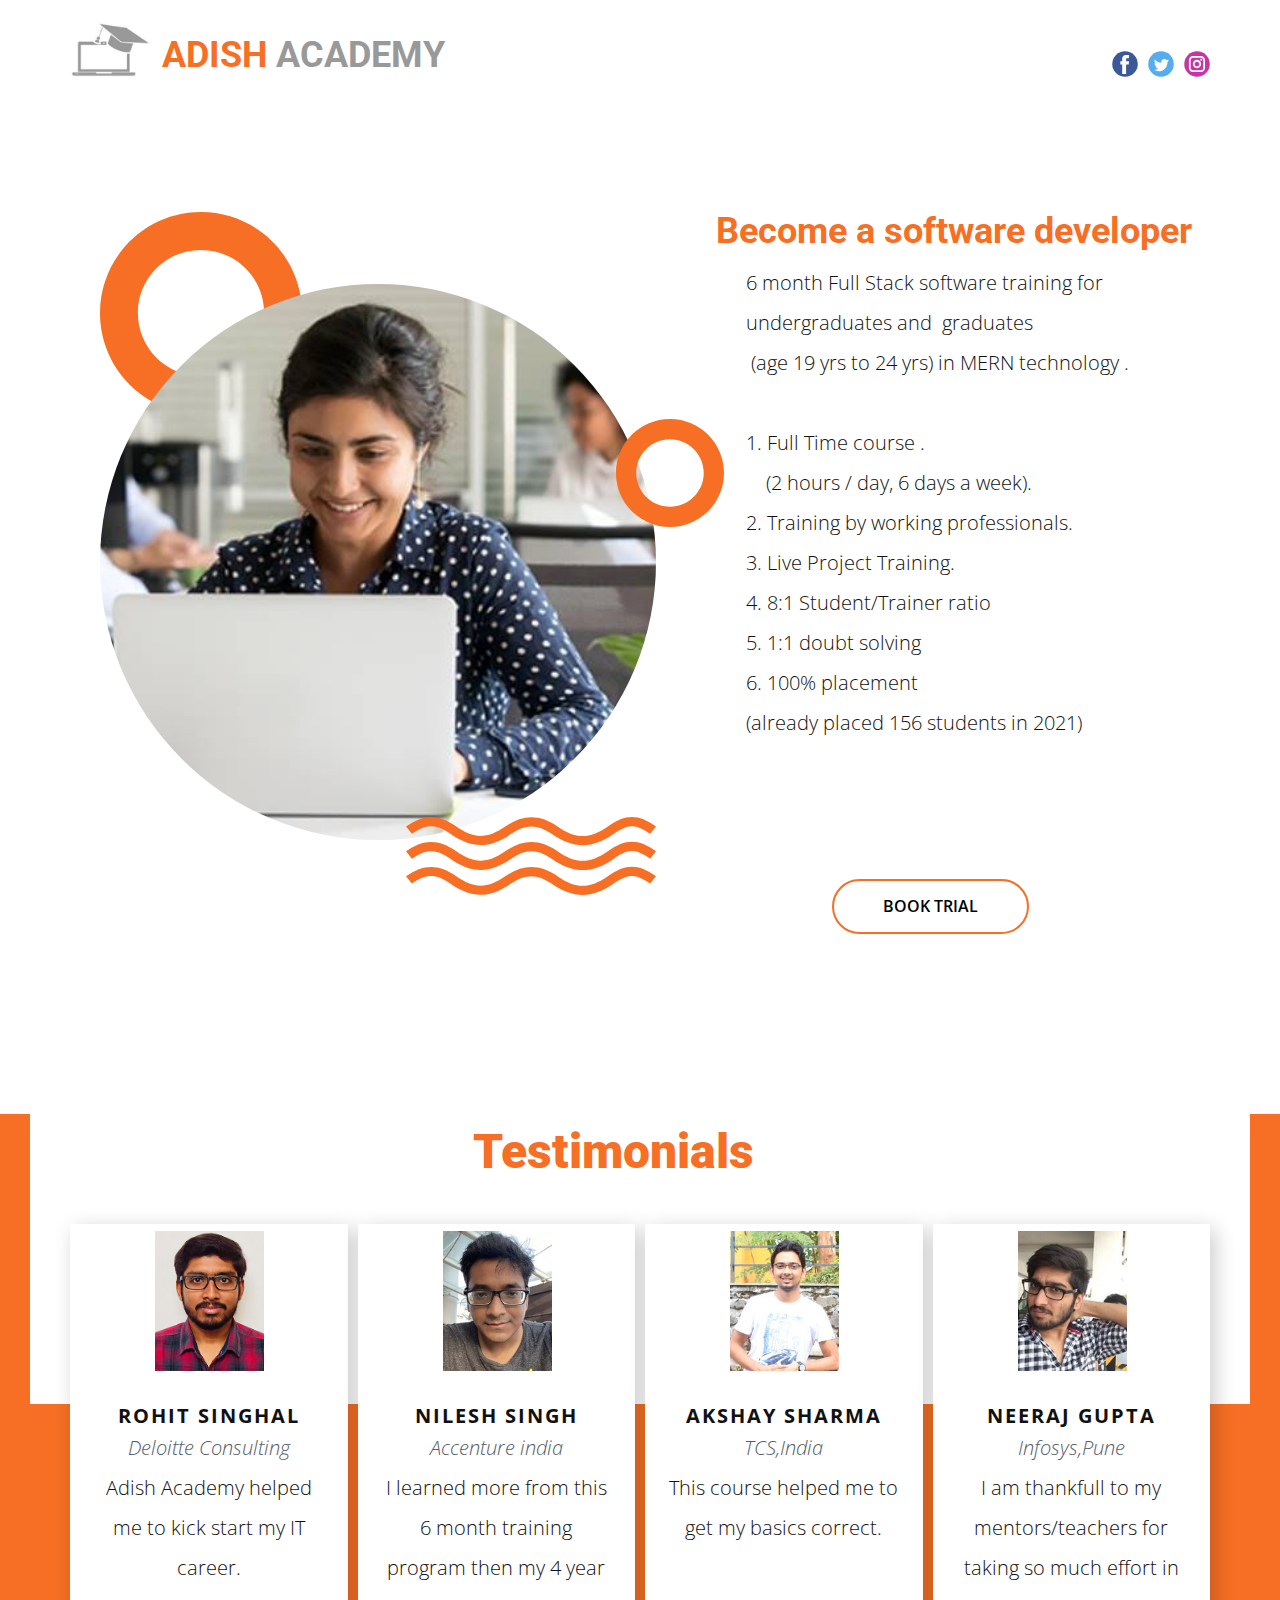
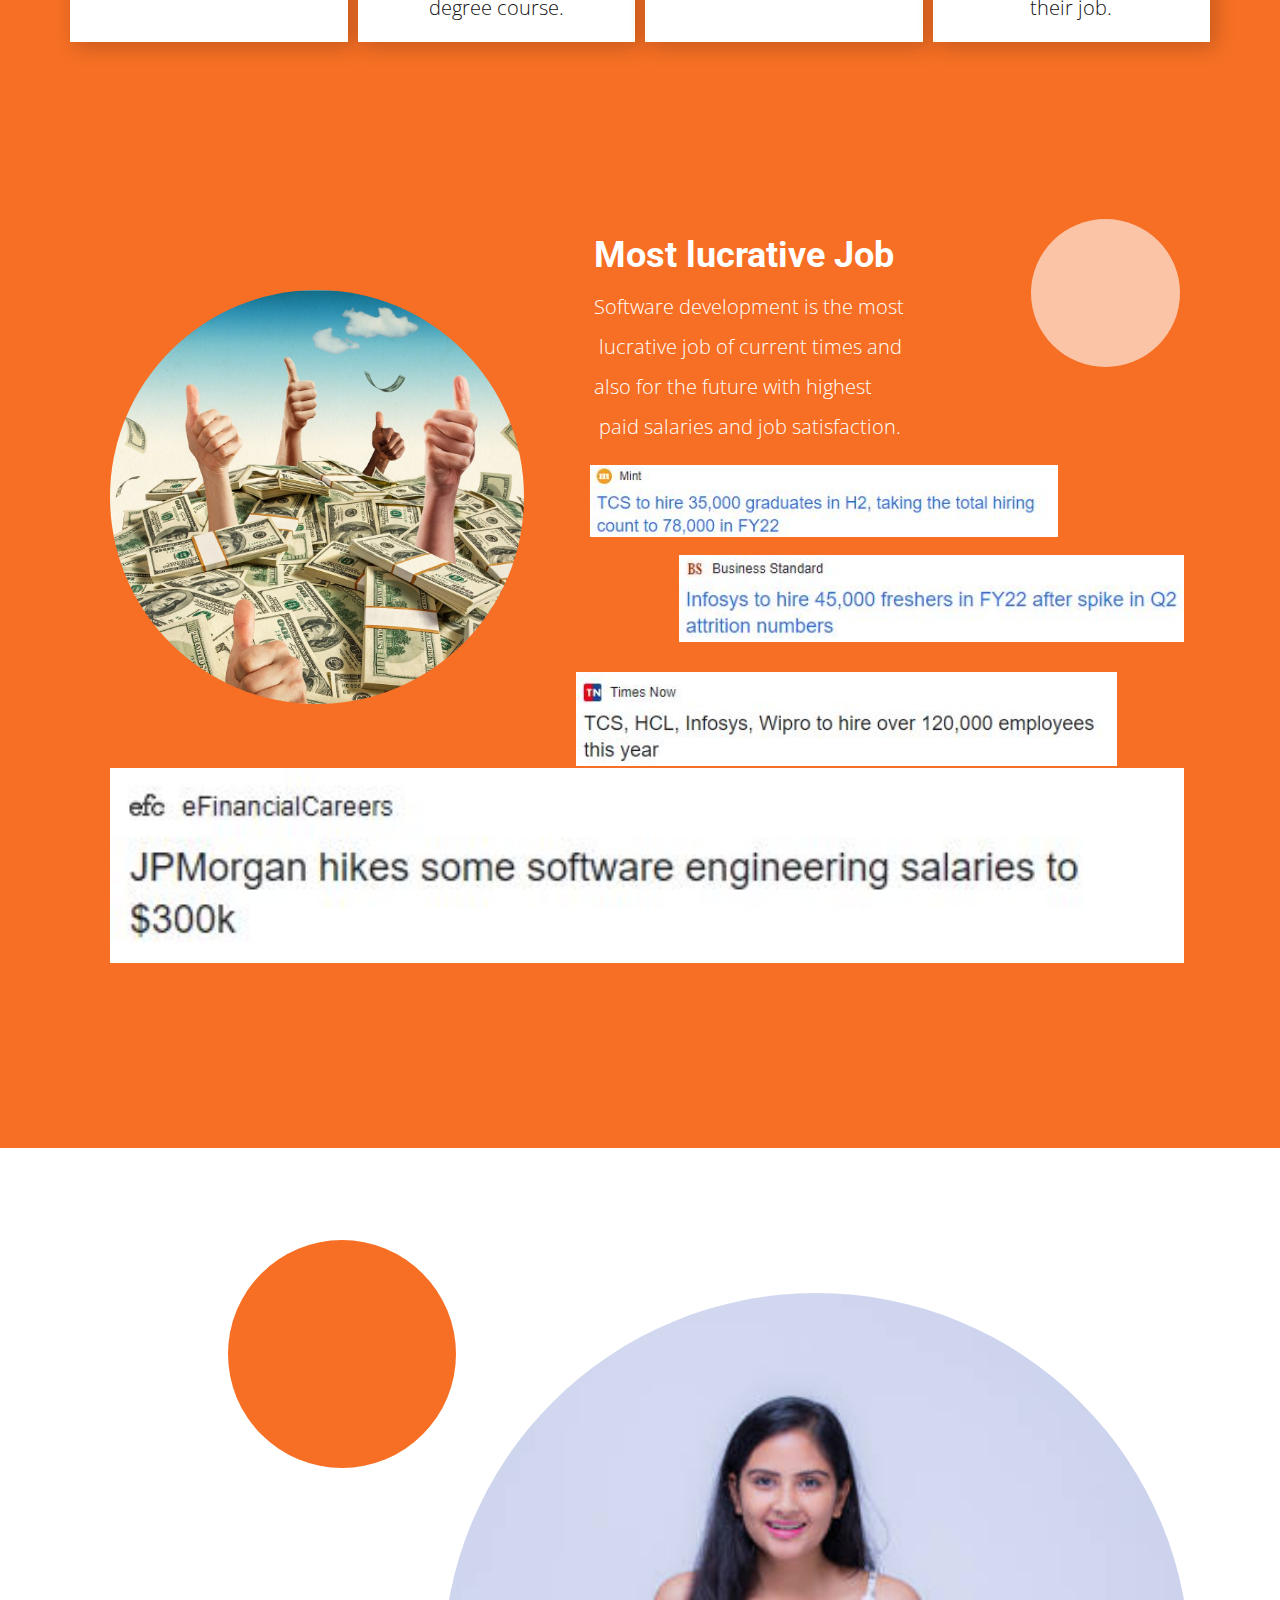
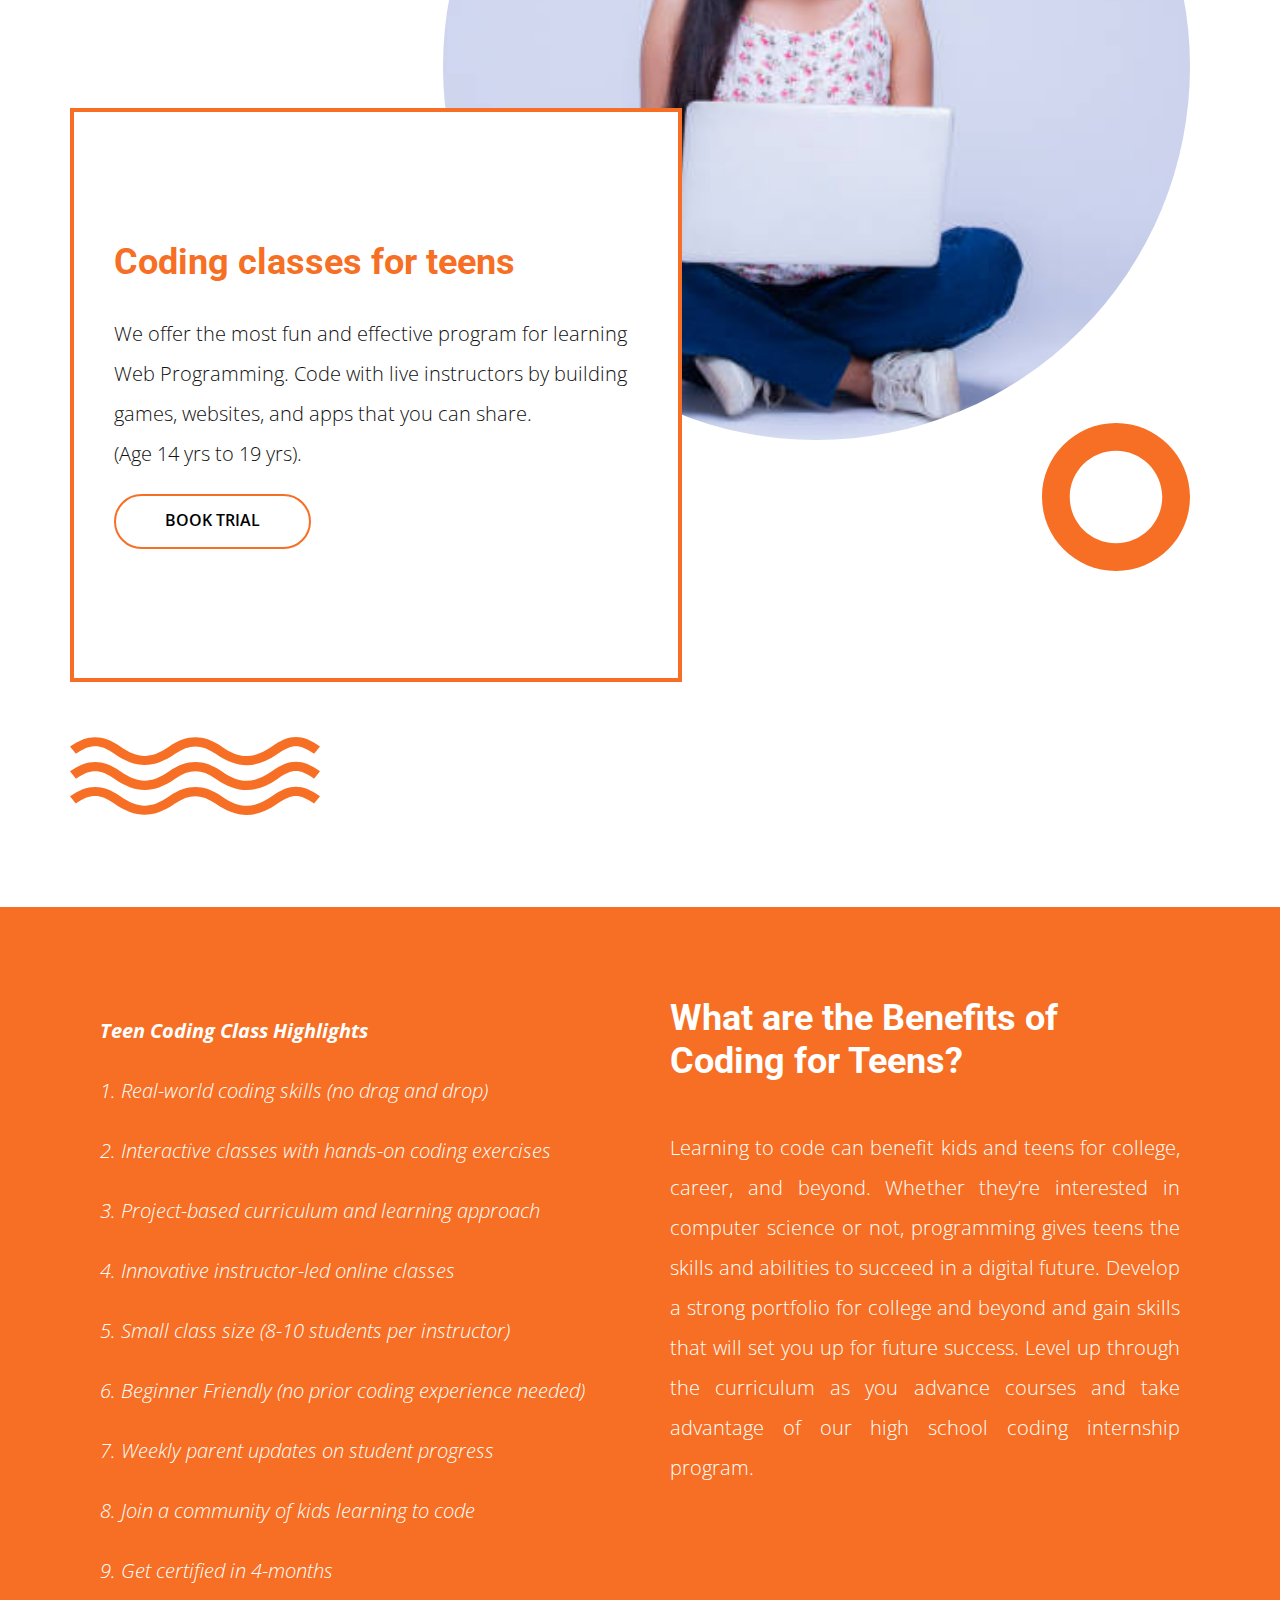
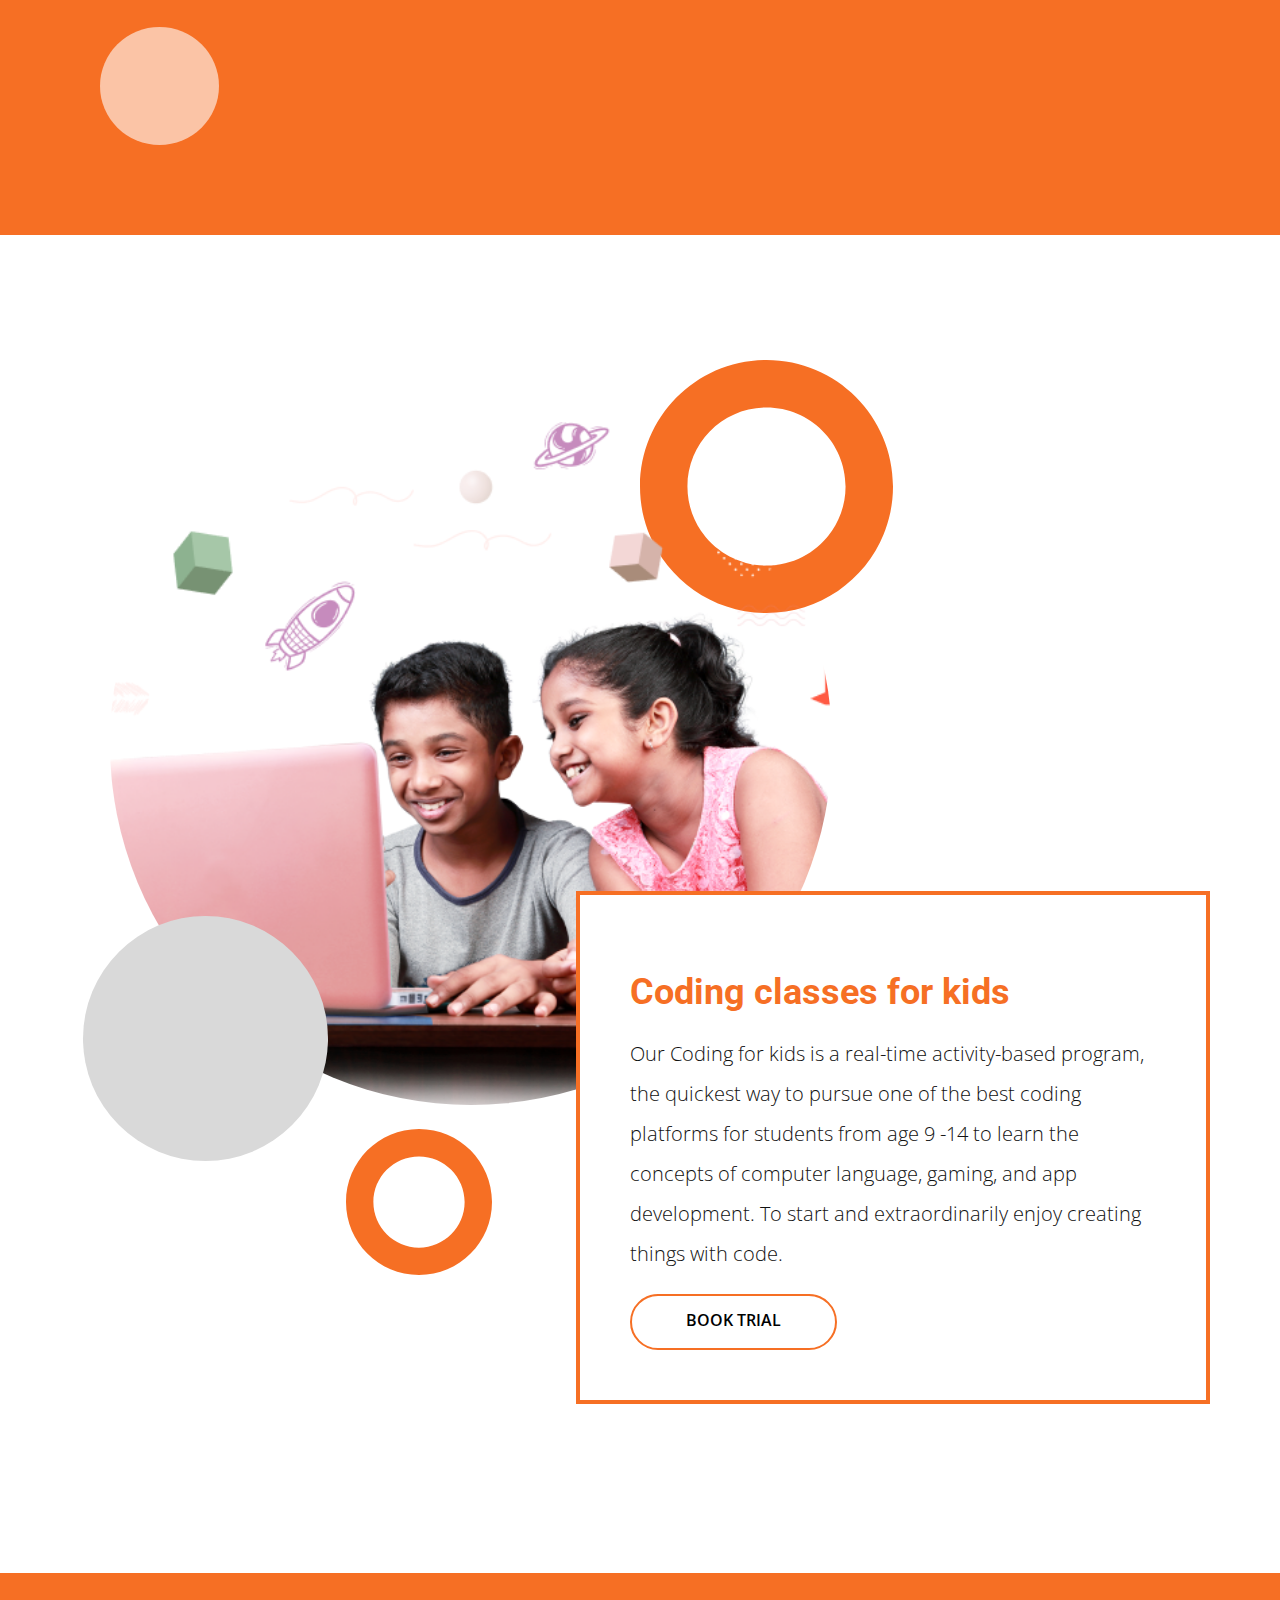
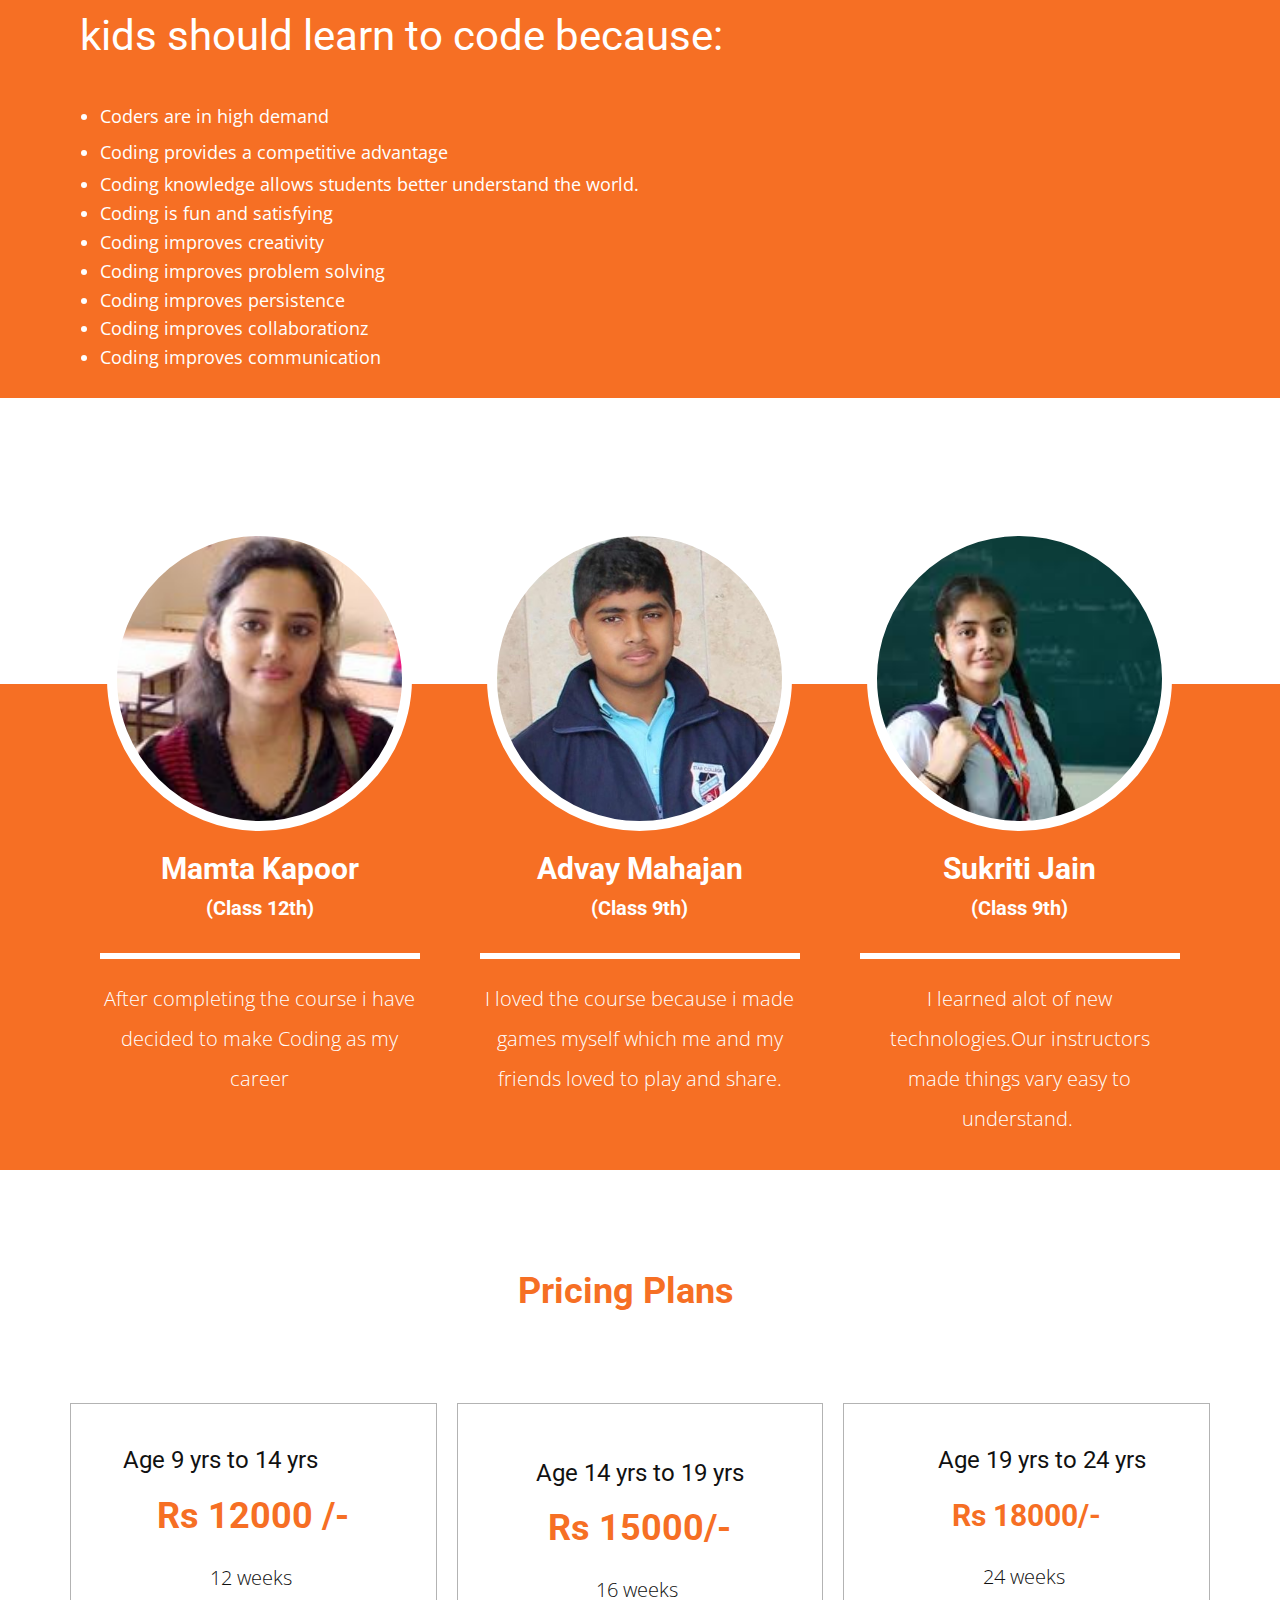
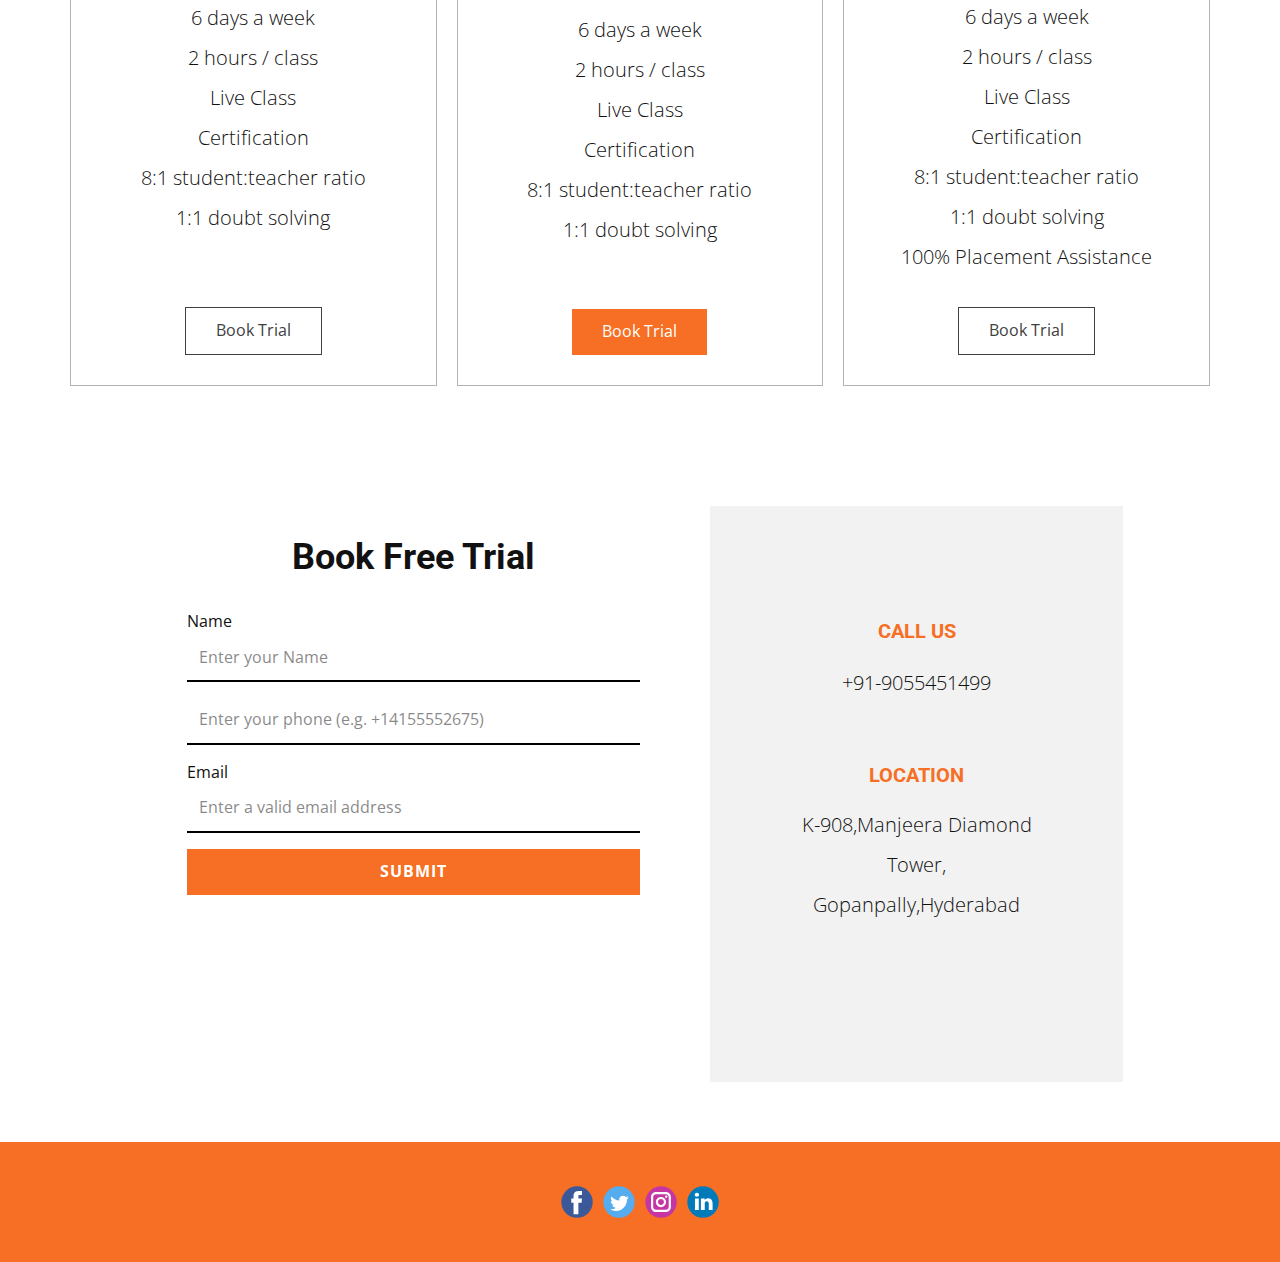
==== commit 1838002c: "Update index.html" ====
--- a/index.html
+++ b/index.html
@@ -6,24 +6,13 @@
     <meta name="keywords" content="​​Coding training for graduates and undergraduates, ​Coding classes for teens, ​Coding classes for kids ​Software training and placement ​best online classes for coding">
     <meta name="description" content="">
     <meta name="page_type" content="np-template-header-footer-from-plugin">
-    <title>Home</title>
+    <title>Adish Academy</title>
     <link rel="stylesheet" href="nicepage.css" media="screen">
-<link rel="stylesheet" href="Home.css" media="screen">
+    <link rel="stylesheet" href="Home.css" media="screen">
     <script class="u-script" type="text/javascript" src="jquery.js" defer=""></script>
     <script class="u-script" type="text/javascript" src="nicepage.js" defer=""></script>
     <meta name="generator" content="Nicepage 4.2.6, nicepage.com">
     <link id="u-theme-google-font" rel="stylesheet" href="https://fonts.googleapis.com/css?family=Roboto:100,100i,300,300i,400,400i,500,500i,700,700i,900,900i|Open+Sans:300,300i,400,400i,600,600i,700,700i,800,800i">
-    
-    
-    
-    
-    
-    
-    
-    
-    
-    
-    
     
     <script type="application/ld+json">{
 		"@context": "http://schema.org",
@@ -43,7 +32,7 @@
         <h3 class="u-headline u-text u-text-default u-text-1">
           <a href="/">
             <span class="u-text-palette-2-base">ADISH</span>
-            <span class="u-text-grey-40">EDUCATION</span>
+            <span class="u-text-grey-40">ACADEMY</span>
           </a>
         </h3>
         <div class="u-social-icons u-spacing-10 u-social-icons-1">
@@ -127,7 +116,7 @@
                 <img class="u-image u-image-default u-image-1" src="images/img1.jpg" alt="" data-image-width="259" data-image-height="334">
                 <h5 class="u-custom-font u-text u-text-default u-text-font u-text-2"> Rohit singhal</h5>
                 <p class="u-text u-text-palette-5-dark-2 u-text-3"> Deloitte Consulting</p>
-                <p class="u-text u-text-4">Adish Education helped me to kick start my IT career.</p>
+                <p class="u-text u-text-4">Adish Academy helped me to kick start my IT career.</p>
               </div>
             </div>
             <div class="u-align-center u-container-style u-list-item u-repeater-item u-white u-list-item-2">
